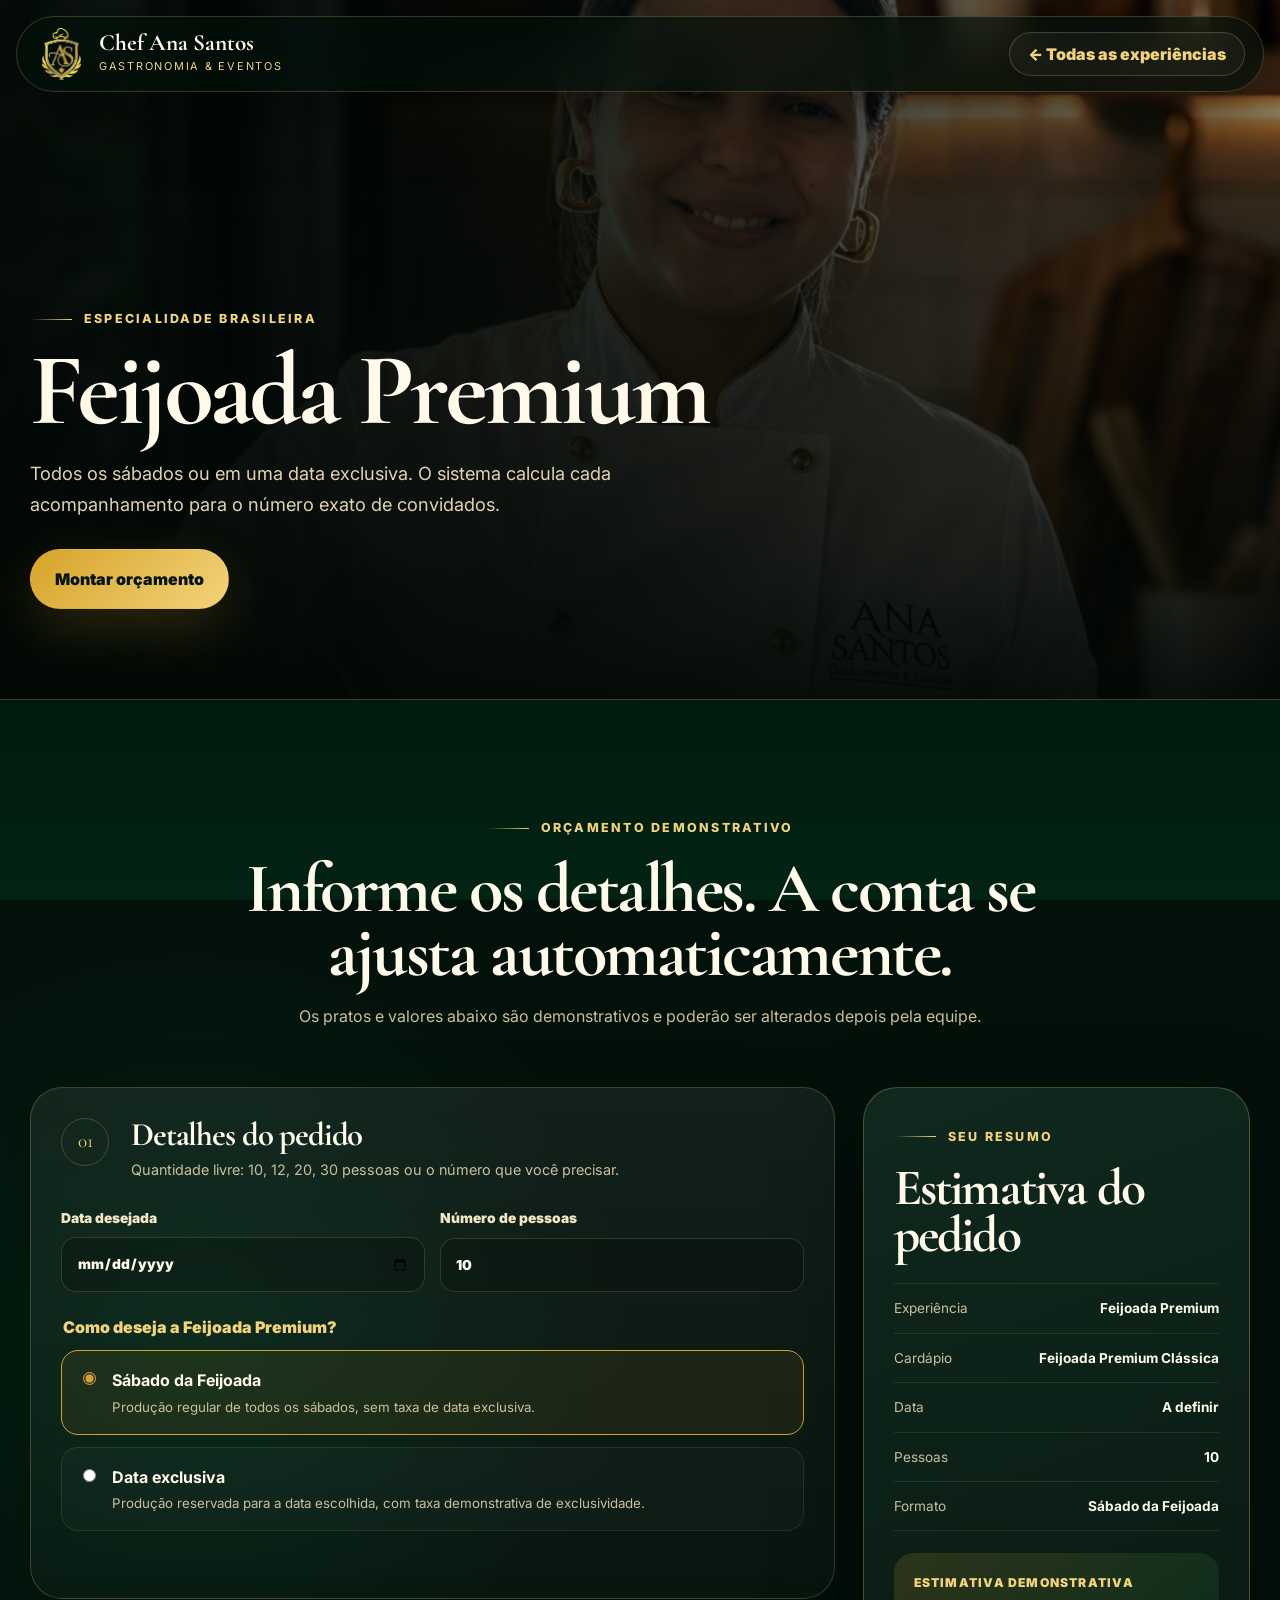
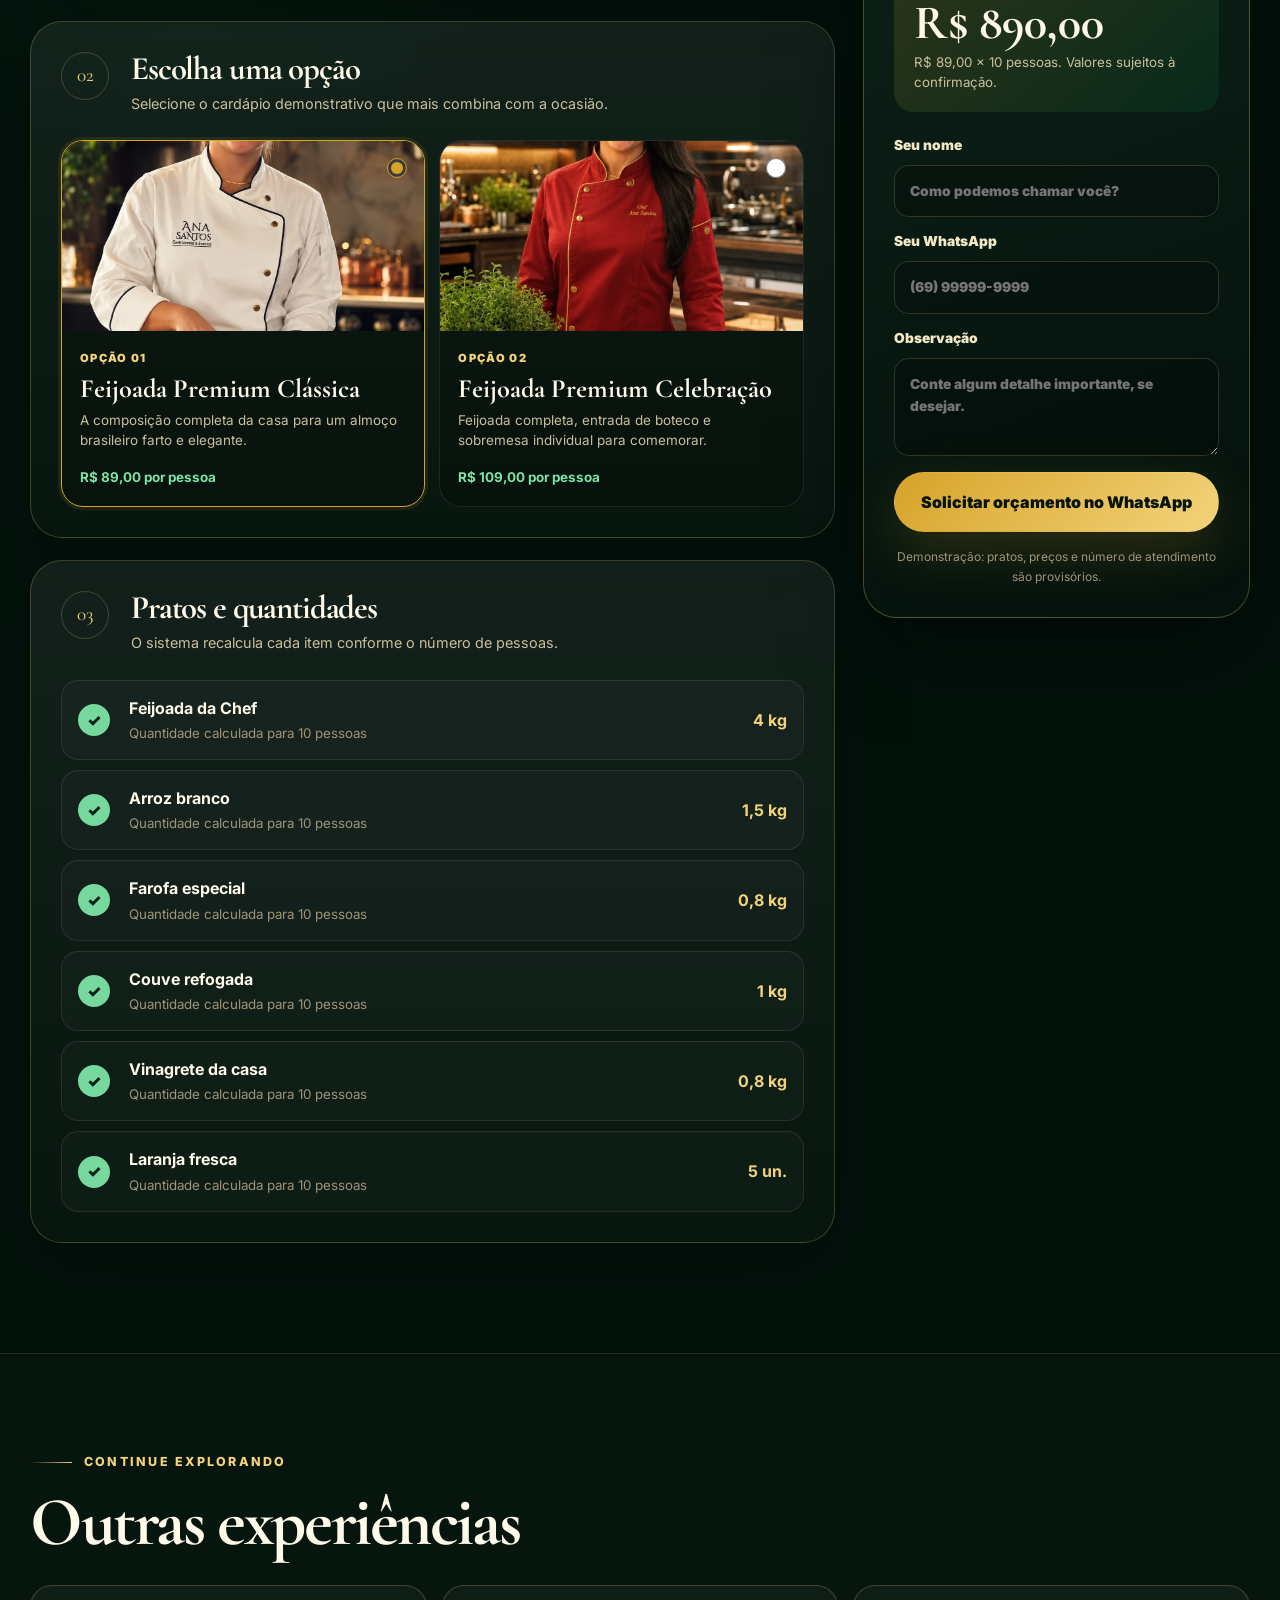
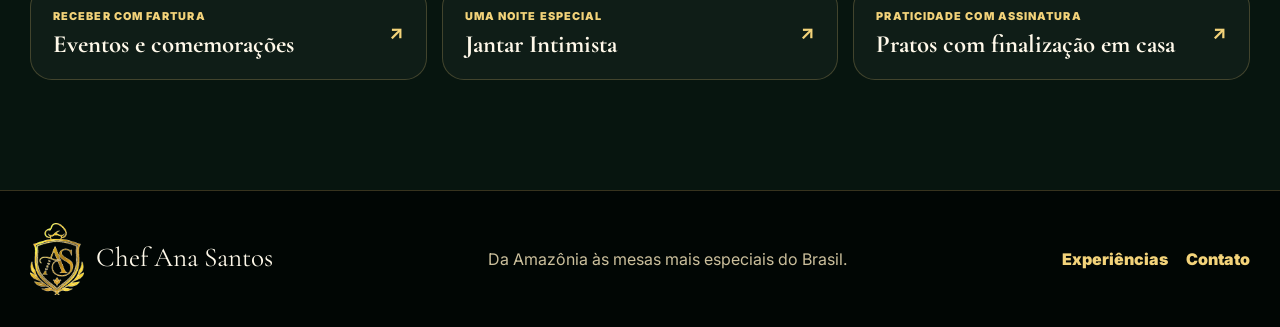
==== experiencia.html @ 08cfabe6 "Add experience menus and budget calculator" ====
<!DOCTYPE html>
<html lang="pt-BR">
<head>
  <meta charset="UTF-8" />
  <meta name="viewport" content="width=device-width, initial-scale=1.0" />
  <title>Experiência | Chef Ana Santos</title>
  <meta name="description" content="Escolha os pratos, informe a data e calcule uma estimativa para sua experiência com a Chef Ana Santos." />
  <meta name="theme-color" content="#03140d" />
  <link rel="preconnect" href="https://fonts.googleapis.com" />
  <link rel="preconnect" href="https://fonts.gstatic.com" crossorigin />
  <link href="https://fonts.googleapis.com/css2?family=Cormorant+Garamond:wght@500;600;700&family=Inter:wght@400;500;600;700;800&display=swap" rel="stylesheet" />
  <link rel="stylesheet" href="./styles.css" />
</head>
<body class="experience-body">
  <div class="page-glow" aria-hidden="true"></div>

  <header class="site-header experience-header">
    <a class="brand" href="./index.html" aria-label="Voltar para o site da Chef Ana Santos">
      <img src="./logo-symbol.png" alt="Símbolo da Chef Ana Santos" />
      <span><strong>Chef Ana Santos</strong><small>Gastronomia & Eventos</small></span>
    </a>
    <a class="back-link" href="./index.html#experiencias">← Todas as experiências</a>
  </header>

  <main class="experience-main">
    <section class="experience-hero" aria-labelledby="experience-title">
      <div class="experience-hero-media"><img id="experience-image" src="./chef-white-pan.webp" alt="" /></div>
      <div class="experience-hero-overlay" aria-hidden="true"></div>
      <div class="container experience-hero-content">
        <p class="eyebrow" id="experience-eyebrow">Experiência sob medida</p>
        <h1 id="experience-title">Feijoada Premium</h1>
        <p id="experience-intro">Escolha a data e o número de pessoas para visualizar as quantidades.</p>
        <a class="btn btn-primary" href="#calculadora">Montar orçamento</a>
      </div>
    </section>

    <section class="experience-builder" id="calculadora" aria-labelledby="builder-title">
      <div class="container">
        <div class="section-heading builder-heading">
          <p class="eyebrow">Orçamento demonstrativo</p>
          <h2 id="builder-title">Informe os detalhes. A conta se ajusta automaticamente.</h2>
          <p>Os pratos e valores abaixo são demonstrativos e poderão ser alterados depois pela equipe.</p>
        </div>

        <div class="builder-grid">
          <div class="builder-left">
            <section class="builder-panel event-details" aria-labelledby="details-title">
              <div class="panel-heading">
                <span>01</span>
                <div><h3 id="details-title">Detalhes do pedido</h3><p>Quantidade livre: 10, 12, 20, 30 pessoas ou o número que você precisar.</p></div>
              </div>

              <div class="field-grid">
                <label>Data desejada<input type="date" id="event-date" /></label>
                <label>Número de pessoas<input type="number" id="guest-count" min="1" step="1" value="10" inputmode="numeric" /></label>
              </div>

              <fieldset class="feijoada-mode" id="feijoada-mode">
                <legend>Como deseja a Feijoada Premium?</legend>
                <label class="mode-option">
                  <input type="radio" name="service-mode" value="saturday" checked />
                  <span><strong>Sábado da Feijoada</strong><small>Produção regular de todos os sábados, sem taxa de data exclusiva.</small></span>
                </label>
                <label class="mode-option">
                  <input type="radio" name="service-mode" value="exclusive" />
                  <span><strong>Data exclusiva</strong><small>Produção reservada para a data escolhida, com taxa demonstrativa de exclusividade.</small></span>
                </label>
                <p class="date-feedback" id="date-feedback" aria-live="polite"></p>
              </fieldset>
            </section>

            <section class="builder-panel" aria-labelledby="menu-options-title">
              <div class="panel-heading">
                <span>02</span>
                <div><h3 id="menu-options-title">Escolha uma opção</h3><p>Selecione o cardápio demonstrativo que mais combina com a ocasião.</p></div>
              </div>
              <div class="menu-options" id="menu-options"></div>
            </section>

            <section class="builder-panel" aria-labelledby="dishes-title">
              <div class="panel-heading">
                <span>03</span>
                <div><h3 id="dishes-title">Pratos e quantidades</h3><p>O sistema recalcula cada item conforme o número de pessoas.</p></div>
              </div>
              <div class="calculated-dishes" id="calculated-dishes" aria-live="polite"></div>
            </section>
          </div>

          <aside class="budget-summary" aria-labelledby="summary-title">
            <p class="eyebrow">Seu resumo</p>
            <h2 id="summary-title">Estimativa do pedido</h2>
            <div class="summary-lines">
              <div><span>Experiência</span><strong id="summary-experience">Feijoada Premium</strong></div>
              <div><span>Cardápio</span><strong id="summary-menu">—</strong></div>
              <div><span>Data</span><strong id="summary-date">A definir</strong></div>
              <div><span>Pessoas</span><strong id="summary-guests">10</strong></div>
              <div id="summary-mode-row"><span>Formato</span><strong id="summary-mode">Sábado da Feijoada</strong></div>
            </div>

            <div class="estimate-total">
              <span>Estimativa demonstrativa</span>
              <strong id="summary-total">R$ 0,00</strong>
              <small id="summary-breakdown">Valores sujeitos à confirmação da Chef Ana Santos.</small>
            </div>

            <form class="lead-fields" id="experience-form">
              <label>Seu nome<input type="text" id="customer-name" placeholder="Como podemos chamar você?" required /></label>
              <label>Seu WhatsApp<input type="tel" id="customer-whatsapp" placeholder="(69) 99999-9999" required /></label>
              <label>Observação<textarea id="customer-note" rows="3" placeholder="Conte algum detalhe importante, se desejar."></textarea></label>
              <button class="btn btn-primary" type="submit">Solicitar orçamento no WhatsApp</button>
            </form>
            <p class="mock-note">Demonstração: pratos, preços e número de atendimento são provisórios.</p>
          </aside>
        </div>
      </div>
    </section>

    <section class="other-experiences" aria-labelledby="other-title">
      <div class="container">
        <p class="eyebrow">Continue explorando</p>
        <h2 id="other-title">Outras experiências</h2>
        <nav class="other-links" id="other-links" aria-label="Outras experiências gastronômicas"></nav>
      </div>
    </section>
  </main>

  <footer class="site-footer">
    <div class="container footer-grid">
      <a class="footer-brand" href="./index.html"><img src="./logo-symbol.png" alt="" /><span>Chef Ana Santos</span></a>
      <p>Da Amazônia às mesas mais especiais do Brasil.</p>
      <div class="footer-links"><a href="./index.html#experiencias">Experiências</a><a href="./index.html#orcamento">Contato</a></div>
    </div>
  </footer>

  <script src="./experiencia.js"></script>
</body>
</html>
---- styles.css ----
:root{
  --bg:#03110b;
  --bg-2:#061a12;
  --bg-3:#0b2318;
  --panel:#0d2017;
  --panel-2:#10291e;
  --ink:#fff9ea;
  --muted:#cbbf9c;
  --muted-2:#9f9478;
  --green:#007a3d;
  --green-vivid:#009b4f;
  --green-dark:#002916;
  --gold:#d6a329;
  --gold-2:#f3d37a;
  --gold-dark:#8b6210;
  --wine:#691912;
  --terracotta:#a85b43;
  --line:rgba(243,211,122,.22);
  --line-soft:rgba(255,249,234,.09);
  --shadow:0 30px 90px rgba(0,0,0,.45);
  --shadow-gold:0 22px 70px rgba(214,163,41,.13);
  --serif:'Cormorant Garamond', Georgia, serif;
  --sans:'Inter', system-ui, -apple-system, BlinkMacSystemFont, 'Segoe UI', sans-serif;
  --radius:30px;
}

*{box-sizing:border-box}
html{scroll-behavior:smooth}
body{
  margin:0;
  color:var(--ink);
  background:
    radial-gradient(circle at 8% 8%, rgba(0,155,79,.24), transparent 34vw),
    radial-gradient(circle at 86% 0%, rgba(214,163,41,.16), transparent 36vw),
    linear-gradient(180deg,#020907 0%, var(--bg) 38%, #010604 100%);
  font-family:var(--sans);
  line-height:1.65;
  overflow-x:hidden;
}
body::before{
  content:"";
  position:fixed;
  inset:0;
  z-index:-3;
  opacity:.26;
  pointer-events:none;
  background-image:
    linear-gradient(rgba(255,255,255,.035) 1px, transparent 1px),
    linear-gradient(90deg, rgba(255,255,255,.025) 1px, transparent 1px);
  background-size:72px 72px;
  mask-image:radial-gradient(circle at center, #000 0%, transparent 72%);
}
a{color:inherit;text-decoration:none}
img{max-width:100%;display:block}
button,input,select,textarea{font:inherit}
button{cursor:pointer}
.container{width:min(100% - 40px,1220px);margin-inline:auto}
.page-glow{position:fixed;inset:auto 0 0 0;height:45vh;background:linear-gradient(0deg,rgba(0,122,61,.18),transparent);z-index:-2;pointer-events:none}

h1,h2,h3{font-family:var(--serif);font-weight:700;letter-spacing:-.035em;margin:0;color:var(--ink)}
h1{font-size:clamp(4rem,8vw,8.6rem);line-height:.84;max-width:950px}
h2{font-size:clamp(3rem,5.5vw,5.8rem);line-height:.91;max-width:980px}
h3{font-size:2rem;line-height:1.02}
p{color:var(--muted);margin:0 0 18px}.eyebrow{display:inline-flex;align-items:center;gap:12px;margin:0 0 18px;color:var(--gold-2);font-size:.78rem;text-transform:uppercase;letter-spacing:.18em;font-weight:800}.eyebrow::before{content:"";width:42px;height:1px;background:linear-gradient(90deg,transparent,var(--gold-2))}

.site-header{
  position:fixed;
  top:16px;
  left:50%;
  transform:translateX(-50%);
  width:min(100% - 32px,1280px);
  height:76px;
  z-index:100;
  display:flex;
  align-items:center;
  justify-content:space-between;
  gap:22px;
  padding:0 18px;
  border:1px solid rgba(243,211,122,.22);
  border-radius:999px;
  background:rgba(3,17,11,.68);
  box-shadow:0 18px 70px rgba(0,0,0,.38);
  backdrop-filter:blur(22px);
}
.brand{display:flex;align-items:center;gap:12px;min-width:max-content}.brand img{width:52px;height:52px;object-fit:contain}.brand strong{display:block;font-family:var(--serif);font-size:1.45rem;line-height:1;color:var(--ink)}.brand small{display:block;color:var(--gold-2);font-size:.68rem;text-transform:uppercase;letter-spacing:.16em;margin-top:3px}.main-nav{display:flex;gap:28px;align-items:center;color:#efe1bd;font-size:.92rem;font-weight:700}.main-nav a{position:relative;opacity:.84}.main-nav a:hover,.main-nav a:focus{opacity:1;color:var(--gold-2)}.main-nav a::after{content:"";position:absolute;left:0;right:0;bottom:-9px;height:1px;background:var(--gold-2);transform:scaleX(0);transition:.28s;transform-origin:left}.main-nav a:hover::after{transform:scaleX(1)}.nav-cta{background:linear-gradient(135deg,var(--gold),var(--gold-2));color:#112016;border-radius:999px;padding:13px 20px;font-weight:900;box-shadow:var(--shadow-gold);white-space:nowrap}.menu-toggle{display:none;background:transparent;border:0;width:44px;height:44px;padding:10px}.menu-toggle span{display:block;height:2px;background:var(--gold-2);margin:6px 0;border-radius:999px}

.btn{display:inline-flex;align-items:center;justify-content:center;gap:10px;border-radius:999px;padding:16px 24px;font-weight:900;border:1px solid transparent;transition:transform .22s ease, box-shadow .22s ease, background .22s ease}.btn:hover{transform:translateY(-2px)}.btn-primary{background:linear-gradient(135deg,var(--gold),var(--gold-2));color:#07140d;box-shadow:0 18px 55px rgba(214,163,41,.2)}.btn-outline{border-color:rgba(243,211,122,.35);color:var(--gold-2);background:rgba(255,255,255,.04)}.btn-outline:hover{background:rgba(243,211,122,.08)}

.hero{position:relative;min-height:100vh;display:grid;align-items:center;padding:150px 0 90px;overflow:hidden;border-bottom:1px solid var(--line)}.hero-media{position:absolute;inset:0;z-index:-2}.hero-media img{width:100%;height:100%;object-fit:cover;object-position:68% center;filter:saturate(1.05) contrast(1.02)}.hero-overlay{position:absolute;inset:0;z-index:-1;background:linear-gradient(90deg,rgba(1,7,5,.98) 0%,rgba(1,7,5,.84) 32%,rgba(1,7,5,.48) 55%,rgba(1,7,5,.18) 100%),linear-gradient(180deg,rgba(1,7,5,.1),rgba(1,7,5,.88) 100%)}.hero-grid{display:grid;grid-template-columns:1fr 340px;gap:54px;align-items:end}.hero-copy{padding-top:60px}.hero-text{font-size:1.18rem;max-width:650px;color:#dccda9;margin-top:24px}.hero-actions{display:flex;gap:14px;flex-wrap:wrap;margin-top:34px}.micro-proof{display:flex;gap:14px;flex-wrap:wrap;margin-top:42px}.micro-proof span{display:flex;align-items:center;gap:10px;border:1px solid rgba(243,211,122,.2);border-radius:999px;padding:10px 14px;background:rgba(4,22,15,.55);color:#eadfbd;font-size:.85rem}.micro-proof b{color:var(--gold-2);font-family:var(--serif);font-size:1rem}.hero-panel{align-self:end;background:linear-gradient(180deg,rgba(9,30,21,.76),rgba(5,19,13,.76));border:1px solid rgba(243,211,122,.28);box-shadow:var(--shadow);backdrop-filter:blur(18px);border-radius:var(--radius);padding:28px}.hero-panel img{width:74px;margin-bottom:18px;filter:drop-shadow(0 8px 20px rgba(214,163,41,.14))}.hero-panel strong{display:block;font-family:var(--serif);font-size:2rem;line-height:1;color:var(--ink);margin-bottom:12px}.hero-panel p{font-size:.94rem}.hero-panel a{display:inline-flex;margin-top:8px;color:var(--gold-2);font-weight:900;border-bottom:1px solid currentColor}

.concierge,.signature-section,.chef-story,.menu-section,.feijoada-section,.steps-section,.quote-section,.budget-section{padding:110px 0;position:relative}.section-heading{text-align:center;max-width:900px;margin:0 auto 52px}.section-heading p:last-child{max-width:690px;margin:18px auto 0;color:var(--muted)}

.occasion-grid{display:grid;grid-template-columns:repeat(4,1fr);gap:18px}.occasion-card{position:relative;min-height:520px;border:1px solid var(--line);border-radius:30px;overflow:hidden;background:var(--panel);box-shadow:0 24px 80px rgba(0,0,0,.28);isolation:isolate}.occasion-card::before{content:"";position:absolute;inset:0;background:linear-gradient(180deg,transparent 0%,rgba(2,10,7,.36) 46%,rgba(2,10,7,.96) 100%);z-index:1}.occasion-card::after{content:"";position:absolute;inset:0;border-radius:30px;box-shadow:inset 0 0 0 1px rgba(255,255,255,.03);z-index:3;pointer-events:none}.occasion-image{position:absolute;inset:0}.occasion-image img{width:100%;height:100%;object-fit:cover;transition:transform .75s ease}.occasion-card:hover .occasion-image img{transform:scale(1.08)}.card-number{position:absolute;top:20px;left:20px;z-index:2;display:grid;place-items:center;width:48px;height:48px;border-radius:50%;background:rgba(3,17,11,.68);border:1px solid rgba(243,211,122,.28);color:var(--gold-2);font-weight:900}.occasion-content{position:absolute;left:0;right:0;bottom:0;z-index:2;padding:26px}.occasion-content h3{font-size:2.25rem}.occasion-content p{font-size:.92rem;color:#d9cfb0}.occasion-action{width:100%;display:flex;align-items:center;justify-content:space-between;gap:12px;border-radius:16px;padding:14px 16px;background:linear-gradient(135deg,var(--green),var(--green-vivid));color:white;font-weight:900;box-shadow:0 15px 38px rgba(0,0,0,.25)}.occasion-action b{font-size:1.15rem}.occasion-card:focus-visible{outline:3px solid var(--gold-2);outline-offset:5px}.occasion-card:hover .occasion-action{background:linear-gradient(135deg,var(--green-vivid),#18b866)}

.signature-section{background:linear-gradient(180deg,rgba(255,255,255,.03),rgba(0,122,61,.05));border-block:1px solid var(--line-soft)}.signature-grid{display:grid;grid-template-columns:.92fr 1fr;gap:70px;align-items:center}.signature-copy p:not(.eyebrow){font-size:1.05rem;max-width:630px}.signature-tags{display:flex;flex-wrap:wrap;gap:12px;margin-top:28px}.signature-tags span{border:1px solid var(--line);border-radius:999px;padding:10px 14px;color:var(--gold-2);background:rgba(255,255,255,.04);font-weight:800;font-size:.86rem}.signature-stack{position:relative;min-height:620px}.stack-main{position:absolute;inset:0 auto auto 0;width:73%;height:520px;object-fit:cover;border-radius:36px;border:1px solid var(--line);box-shadow:var(--shadow)}.stack-small{position:absolute;right:0;bottom:35px;width:52%;height:340px;object-fit:cover;border-radius:28px;border:10px solid #06140e;box-shadow:var(--shadow)}.stack-note{position:absolute;left:34px;bottom:0;background:rgba(214,163,41,.95);color:#09150f;border-radius:18px;padding:16px 18px;font-weight:900;max-width:270px;box-shadow:var(--shadow-gold)}

.chef-story{background:radial-gradient(circle at 80% 20%,rgba(214,163,41,.12),transparent 30vw)}.story-grid{display:grid;grid-template-columns:1.1fr .9fr;gap:70px;align-items:center}.story-gallery{display:grid;grid-template-columns:1fr 1fr;grid-template-rows:320px 320px;gap:16px}.story-gallery img{width:100%;height:100%;object-fit:cover;border-radius:28px;border:1px solid var(--line);box-shadow:0 20px 60px rgba(0,0,0,.28)}.story-gallery img:first-child{grid-row:1/3}.story-copy p:not(.eyebrow){font-size:1.07rem}.lux-list{display:grid;gap:14px;margin:30px 0 0}.lux-list div{background:linear-gradient(135deg,rgba(255,255,255,.06),rgba(255,255,255,.025));border:1px solid var(--line-soft);border-radius:22px;padding:18px}.lux-list dt{font-weight:900;color:var(--gold-2);font-family:var(--serif);font-size:1.5rem;line-height:1.1}.lux-list dd{margin:8px 0 0;color:var(--muted);font-size:.92rem}

.menu-section{background:linear-gradient(180deg,rgba(255,249,234,.02),rgba(0,0,0,.16))}.dish-toolbar{display:flex;justify-content:center;gap:10px;flex-wrap:wrap;margin:-20px 0 34px}.filter{border:1px solid var(--line);background:rgba(255,255,255,.04);color:var(--muted);border-radius:999px;padding:11px 16px;font-weight:900}.filter.active,.filter:hover{background:linear-gradient(135deg,var(--gold),var(--gold-2));color:#0a150f;border-color:transparent}.dish-grid{display:grid;grid-template-columns:repeat(5,1fr);gap:18px}.dish-card{position:relative;height:390px;border-radius:28px;overflow:hidden;border:1px solid var(--line-soft);box-shadow:0 22px 66px rgba(0,0,0,.34);background:#111;transition:.25s}.dish-card[hidden]{display:none}.dish-card img{width:100%;height:100%;object-fit:cover;transition:transform .65s ease, filter .65s ease}.dish-card:hover img{transform:scale(1.07);filter:saturate(1.14)}.dish-card::after{content:"";position:absolute;inset:0;background:linear-gradient(180deg,transparent 0%,rgba(0,0,0,.20) 44%,rgba(0,0,0,.94) 100%)}.dish-info{position:absolute;inset:auto 0 0 0;padding:22px;z-index:1}.dish-info span{display:inline-flex;border:1px solid rgba(243,211,122,.28);background:rgba(3,17,11,.62);color:var(--gold-2);border-radius:999px;padding:6px 10px;font-size:.72rem;font-weight:900;text-transform:uppercase;letter-spacing:.08em}.dish-info h3{font-size:1.85rem;margin-top:14px}.dish-info p{font-size:.84rem;color:#ddcfad;margin:8px 0 0}.dish-card:hover{transform:translateY(-5px)}

.feijoada-section{padding-top:60px}.feijoada-card{display:grid;grid-template-columns:.9fr 1.1fr;gap:34px;align-items:stretch;background:linear-gradient(135deg,rgba(105,25,18,.42),rgba(11,35,24,.72));border:1px solid rgba(243,211,122,.22);border-radius:40px;padding:24px;box-shadow:var(--shadow);overflow:hidden}.feijoada-copy{padding:40px;display:flex;flex-direction:column;justify-content:center}.feijoada-copy p:not(.eyebrow){font-size:1.04rem;max-width:570px}.feijoada-photo img{width:100%;height:560px;object-fit:cover;border-radius:30px;border:1px solid rgba(255,255,255,.08)}

.steps-section{background:linear-gradient(180deg,rgba(0,122,61,.04),rgba(0,122,61,.11));border-block:1px solid var(--line-soft)}.steps-grid{display:grid;grid-template-columns:repeat(3,1fr);gap:18px}.step-card{border:1px solid var(--line);border-radius:30px;padding:30px;background:linear-gradient(180deg,rgba(255,255,255,.06),rgba(255,255,255,.025));box-shadow:0 18px 55px rgba(0,0,0,.22)}.step-card strong{display:inline-flex;color:var(--gold-2);font-family:var(--serif);font-size:3.2rem;line-height:1}.step-card h3{margin-top:16px}.step-card p{font-size:.94rem}

.quote-section{padding-top:70px}.quote-card{display:grid;grid-template-columns:.86fr 1fr;gap:44px;align-items:center;background:linear-gradient(135deg,rgba(255,255,255,.06),rgba(255,255,255,.025));border:1px solid var(--line);border-radius:42px;padding:22px;box-shadow:var(--shadow)}.quote-card img{width:100%;height:520px;object-fit:cover;border-radius:32px}.quote-card blockquote{margin:0;padding-right:28px}.quote-card blockquote p{font-family:var(--serif);font-size:clamp(2.5rem,4.7vw,5.8rem);line-height:.9;color:var(--ink);letter-spacing:-.04em}.quote-card cite{display:block;margin-top:24px;color:var(--gold-2);font-weight:900;font-style:normal}

.budget-section{padding-bottom:130px;background:radial-gradient(circle at 20% 80%,rgba(0,155,79,.15),transparent 32vw)}.budget-grid{display:grid;grid-template-columns:.8fr 1.2fr;gap:46px;align-items:start}.budget-copy{position:sticky;top:120px}.budget-copy p:not(.eyebrow){font-size:1.05rem}.contact-buttons{display:grid;gap:12px;margin-top:28px}.contact-buttons a{display:flex;justify-content:space-between;align-items:center;gap:14px;border:1px solid rgba(39,211,102,.3);background:rgba(39,211,102,.08);color:#cffff0;border-radius:18px;padding:15px 17px;font-weight:900}.contact-buttons a::after{content:"↗";color:var(--gold-2)}.budget-form{display:grid;grid-template-columns:1fr 1fr;gap:16px;background:linear-gradient(180deg,rgba(255,255,255,.075),rgba(255,255,255,.035));border:1px solid var(--line);border-radius:34px;padding:26px;box-shadow:var(--shadow)}.budget-form label{display:grid;gap:8px;color:#f4e7c5;font-size:.88rem;font-weight:900}.budget-form .full{grid-column:1/-1}.budget-form input,.budget-form select,.budget-form textarea{width:100%;border:1px solid rgba(243,211,122,.16);background:rgba(0,0,0,.22);color:var(--ink);border-radius:16px;padding:15px 16px;outline:none}.budget-form input::placeholder,.budget-form textarea::placeholder{color:#84795f}.budget-form input:focus,.budget-form select:focus,.budget-form textarea:focus{border-color:var(--gold-2);box-shadow:0 0 0 4px rgba(214,163,41,.13)}.budget-form option{background:#08170f;color:var(--ink)}.form-note{font-size:.82rem;color:var(--muted-2);margin:0}.form-note code{background:rgba(0,0,0,.28);border:1px solid var(--line-soft);border-radius:8px;padding:2px 6px;color:var(--gold-2)}

.site-footer{border-top:1px solid var(--line);background:#010604;padding:32px 0}.footer-grid{display:flex;align-items:center;justify-content:space-between;gap:24px}.footer-brand{display:flex;align-items:center;gap:12px}.footer-brand img{width:54px}.footer-brand span{font-family:var(--serif);font-size:1.7rem;color:var(--ink)}.site-footer p{margin:0;color:var(--muted)}.footer-links{display:flex;gap:18px;color:var(--gold-2);font-weight:900}

.reveal{opacity:0;transform:translateY(28px);transition:opacity .8s ease, transform .8s ease}.reveal.visible{opacity:1;transform:none}.delay-1{transition-delay:.1s}.delay-2{transition-delay:.2s}.delay-3{transition-delay:.3s}

/* Páginas das experiências e calculadora de orçamento */
.experience-body{background:radial-gradient(circle at 15% 38%,rgba(0,155,79,.12),transparent 34vw),var(--bg)}
.experience-header{position:absolute}.back-link{display:inline-flex;align-items:center;min-height:44px;padding:0 18px;border:1px solid var(--line);border-radius:999px;color:var(--gold-2);font-weight:900;background:rgba(255,255,255,.04)}.back-link:hover{background:rgba(243,211,122,.09)}
.experience-hero{position:relative;min-height:700px;display:flex;align-items:flex-end;padding:170px 0 90px;overflow:hidden;border-bottom:1px solid var(--line)}.experience-hero-media{position:absolute;inset:0;z-index:-2}.experience-hero-media img{width:100%;height:100%;object-fit:cover;object-position:center 28%}.experience-hero-overlay{position:absolute;inset:0;z-index:-1;background:linear-gradient(90deg,rgba(1,7,5,.96) 0%,rgba(1,7,5,.78) 45%,rgba(1,7,5,.2) 100%),linear-gradient(180deg,rgba(1,7,5,.12),rgba(1,7,5,.92))}.experience-hero-content h1{max-width:880px}.experience-hero-content>p:not(.eyebrow){max-width:720px;margin:25px 0 30px;color:#e1d3b1;font-size:1.14rem}.experience-hero-content .btn{width:max-content}
.experience-builder{padding:110px 0}.builder-heading{margin-bottom:58px}.builder-grid{display:grid;grid-template-columns:minmax(0,1.35fr) minmax(320px,.65fr);gap:28px;align-items:start}.builder-left{display:grid;gap:22px}.builder-panel{padding:30px;border:1px solid var(--line);border-radius:32px;background:linear-gradient(180deg,rgba(255,255,255,.065),rgba(255,255,255,.025));box-shadow:0 24px 70px rgba(0,0,0,.22)}.panel-heading{display:grid;grid-template-columns:54px 1fr;gap:16px;align-items:start;margin-bottom:25px}.panel-heading>span{display:grid;place-items:center;width:48px;height:48px;border:1px solid var(--line);border-radius:50%;color:var(--gold-2);font-family:var(--serif);font-size:1.2rem}.panel-heading h3{font-size:2.05rem}.panel-heading p{margin:6px 0 0;font-size:.9rem}
.field-grid{display:grid;grid-template-columns:1fr 1fr;gap:15px}.field-grid label,.lead-fields label{display:grid;gap:8px;color:#f4e7c5;font-size:.86rem;font-weight:900}.field-grid input,.lead-fields input,.lead-fields textarea{width:100%;border:1px solid rgba(243,211,122,.18);border-radius:15px;padding:14px 15px;outline:none;color:var(--ink);background:rgba(0,0,0,.22)}.field-grid input:focus,.lead-fields input:focus,.lead-fields textarea:focus{border-color:var(--gold-2);box-shadow:0 0 0 4px rgba(214,163,41,.12)}
.feijoada-mode{display:grid;gap:12px;margin:22px 0 0;padding:0;border:0}.feijoada-mode[hidden]{display:none}.feijoada-mode legend{margin-bottom:10px;color:var(--gold-2);font-weight:900}.mode-option{display:flex;gap:13px;align-items:flex-start;padding:16px;border:1px solid var(--line-soft);border-radius:17px;background:rgba(255,255,255,.025);cursor:pointer}.mode-option:has(input:checked){border-color:var(--gold);background:rgba(214,163,41,.08)}.mode-option input{margin-top:5px;accent-color:var(--gold)}.mode-option span{display:grid;gap:4px}.mode-option strong{color:var(--ink)}.mode-option small{color:var(--muted);line-height:1.5}.date-feedback{min-height:24px;margin:1px 0 0;color:var(--gold-2);font-size:.83rem}
.menu-options{display:grid;grid-template-columns:1fr 1fr;gap:14px}.menu-option{position:relative;overflow:hidden;border:1px solid var(--line-soft);border-radius:22px;background:rgba(0,0,0,.18);cursor:pointer}.menu-option.selected{border-color:var(--gold);box-shadow:0 0 0 3px rgba(214,163,41,.1)}.menu-option>input{position:absolute;top:14px;right:14px;z-index:2;width:20px;height:20px;accent-color:var(--gold)}.menu-option>img{width:100%;height:190px;object-fit:cover}.menu-option-copy{display:grid;gap:8px;padding:18px}.menu-option-copy small{color:var(--gold-2);font-size:.7rem;text-transform:uppercase;letter-spacing:.12em;font-weight:900}.menu-option-copy>strong{color:var(--ink);font-family:var(--serif);font-size:1.65rem;line-height:1}.menu-option-copy>span{min-height:48px;color:var(--muted);font-size:.84rem;line-height:1.5}.menu-option-copy>b{color:#7be4a5;font-size:.84rem}
.calculated-dishes{display:grid;gap:10px}.calculated-dish{display:grid;grid-template-columns:38px 1fr auto;gap:13px;align-items:center;padding:14px 16px;border:1px solid var(--line-soft);border-radius:17px;background:rgba(255,255,255,.025)}.calculated-dish>span{display:grid;place-items:center;width:32px;height:32px;border-radius:50%;color:#052014;background:#77d89e;font-weight:900}.calculated-dish div{display:grid;gap:2px}.calculated-dish strong{color:var(--ink)}.calculated-dish small{color:var(--muted-2)}.calculated-dish>b{color:var(--gold-2);white-space:nowrap}
.budget-summary{position:sticky;top:26px;padding:30px;border:1px solid rgba(243,211,122,.28);border-radius:34px;background:linear-gradient(160deg,rgba(16,41,30,.98),rgba(4,17,12,.98));box-shadow:var(--shadow)}.budget-summary h2{font-size:3.2rem;margin-bottom:25px}.summary-lines{display:grid;gap:0;border-block:1px solid var(--line-soft)}.summary-lines>div{display:flex;justify-content:space-between;gap:18px;padding:13px 0;border-bottom:1px solid var(--line-soft);font-size:.85rem}.summary-lines>div:last-child{border-bottom:0}.summary-lines span{color:var(--muted)}.summary-lines strong{max-width:58%;color:var(--ink);text-align:right}.estimate-total{display:grid;gap:6px;margin:22px 0;padding:20px;border-radius:20px;background:linear-gradient(135deg,rgba(214,163,41,.16),rgba(0,155,79,.12))}.estimate-total>span{color:var(--gold-2);font-size:.76rem;text-transform:uppercase;letter-spacing:.1em;font-weight:900}.estimate-total>strong{color:var(--ink);font-family:var(--serif);font-size:3rem;line-height:1}.estimate-total>small{color:var(--muted);line-height:1.45}.lead-fields{display:grid;gap:13px}.lead-fields .btn{width:100%;margin-top:3px}.mock-note{margin:15px 0 0;color:var(--muted-2);font-size:.75rem;text-align:center}
.other-experiences{padding:90px 0 110px;border-top:1px solid var(--line-soft);background:rgba(255,255,255,.02)}.other-experiences h2{font-size:4.3rem}.other-links{display:grid;grid-template-columns:repeat(3,1fr);gap:15px;margin-top:32px}.other-links a{display:grid;grid-template-columns:1fr auto;gap:6px 14px;align-items:center;padding:22px;border:1px solid var(--line);border-radius:22px;background:rgba(255,255,255,.035)}.other-links a:hover{background:rgba(214,163,41,.08);transform:translateY(-2px)}.other-links span{grid-column:1/2;color:var(--gold-2);font-size:.68rem;text-transform:uppercase;letter-spacing:.1em;font-weight:900}.other-links strong{color:var(--ink);font-family:var(--serif);font-size:1.55rem;line-height:1}.other-links b{grid-column:2;grid-row:1/3;color:var(--gold-2);font-size:1.2rem}

@media (max-width:1120px){
  .main-nav,.nav-cta{display:none}.menu-toggle{display:block}.site-header{height:72px}.main-nav.open{display:flex;position:absolute;top:82px;left:0;right:0;flex-direction:column;align-items:flex-start;padding:20px;background:rgba(3,17,11,.96);border:1px solid var(--line);border-radius:26px;box-shadow:var(--shadow)}.hero-grid,.signature-grid,.story-grid,.feijoada-card,.quote-card,.budget-grid{grid-template-columns:1fr}.hero-panel{max-width:420px}.occasion-grid{grid-template-columns:repeat(2,1fr)}.dish-grid{grid-template-columns:repeat(3,1fr)}.signature-stack{min-height:560px}.budget-copy{position:static}.story-gallery{grid-template-rows:300px 300px}.quote-card blockquote{padding:10px 10px 20px}.builder-grid{grid-template-columns:1fr}.budget-summary{position:static}.other-links{grid-template-columns:1fr 1fr}
}
@media (max-width:760px){
  .container{width:min(100% - 28px,1220px)}.site-header{top:10px;width:min(100% - 20px,1280px);padding:0 14px}.brand img{width:46px;height:46px}.brand strong{font-size:1.25rem}.brand small{display:none}.hero{padding:132px 0 72px;min-height:auto}.hero-overlay{background:linear-gradient(180deg,rgba(1,7,5,.84),rgba(1,7,5,.90)),linear-gradient(90deg,rgba(1,7,5,.96),rgba(1,7,5,.58))}.hero-media img{opacity:.5;object-position:62% center}h1{font-size:3.75rem}h2{font-size:3rem}.hero-actions{flex-direction:column}.btn{width:100%;padding:15px 18px}.micro-proof{display:grid}.hero-panel{display:none}.concierge,.signature-section,.chef-story,.menu-section,.feijoada-section,.steps-section,.quote-section,.budget-section{padding:72px 0}.occasion-grid,.dish-grid,.steps-grid,.budget-form{grid-template-columns:1fr}.occasion-card{min-height:470px}.signature-stack{min-height:auto}.stack-main,.stack-small{position:static;width:100%;height:auto}.stack-small{margin-top:16px;border-width:0}.stack-note{position:static;margin-top:16px;max-width:none}.story-gallery{grid-template-columns:1fr;grid-template-rows:auto}.story-gallery img{height:auto}.feijoada-copy{padding:16px 8px 22px}.feijoada-photo img{height:380px}.dish-card{height:430px}.quote-card{padding:14px}.quote-card img{height:360px}.quote-card blockquote p{font-size:2.55rem}.footer-grid{flex-direction:column;text-align:center}.footer-links{justify-content:center}.back-link{padding:0 12px;font-size:.78rem}.experience-hero{min-height:620px;padding:140px 0 62px}.experience-hero-content h1{font-size:3.45rem}.experience-hero-content>p:not(.eyebrow){font-size:1rem}.experience-hero-content .btn{width:100%}.experience-builder{padding:72px 0}.builder-panel,.budget-summary{padding:20px;border-radius:24px}.panel-heading{grid-template-columns:42px 1fr}.panel-heading>span{width:38px;height:38px}.panel-heading h3{font-size:1.7rem}.field-grid,.menu-options{grid-template-columns:1fr}.menu-option>img{height:220px}.calculated-dish{grid-template-columns:32px 1fr;padding:13px}.calculated-dish>b{grid-column:2}.budget-summary h2{font-size:2.75rem}.other-experiences{padding:65px 0}.other-experiences h2{font-size:3.2rem}.other-links{grid-template-columns:1fr}
}
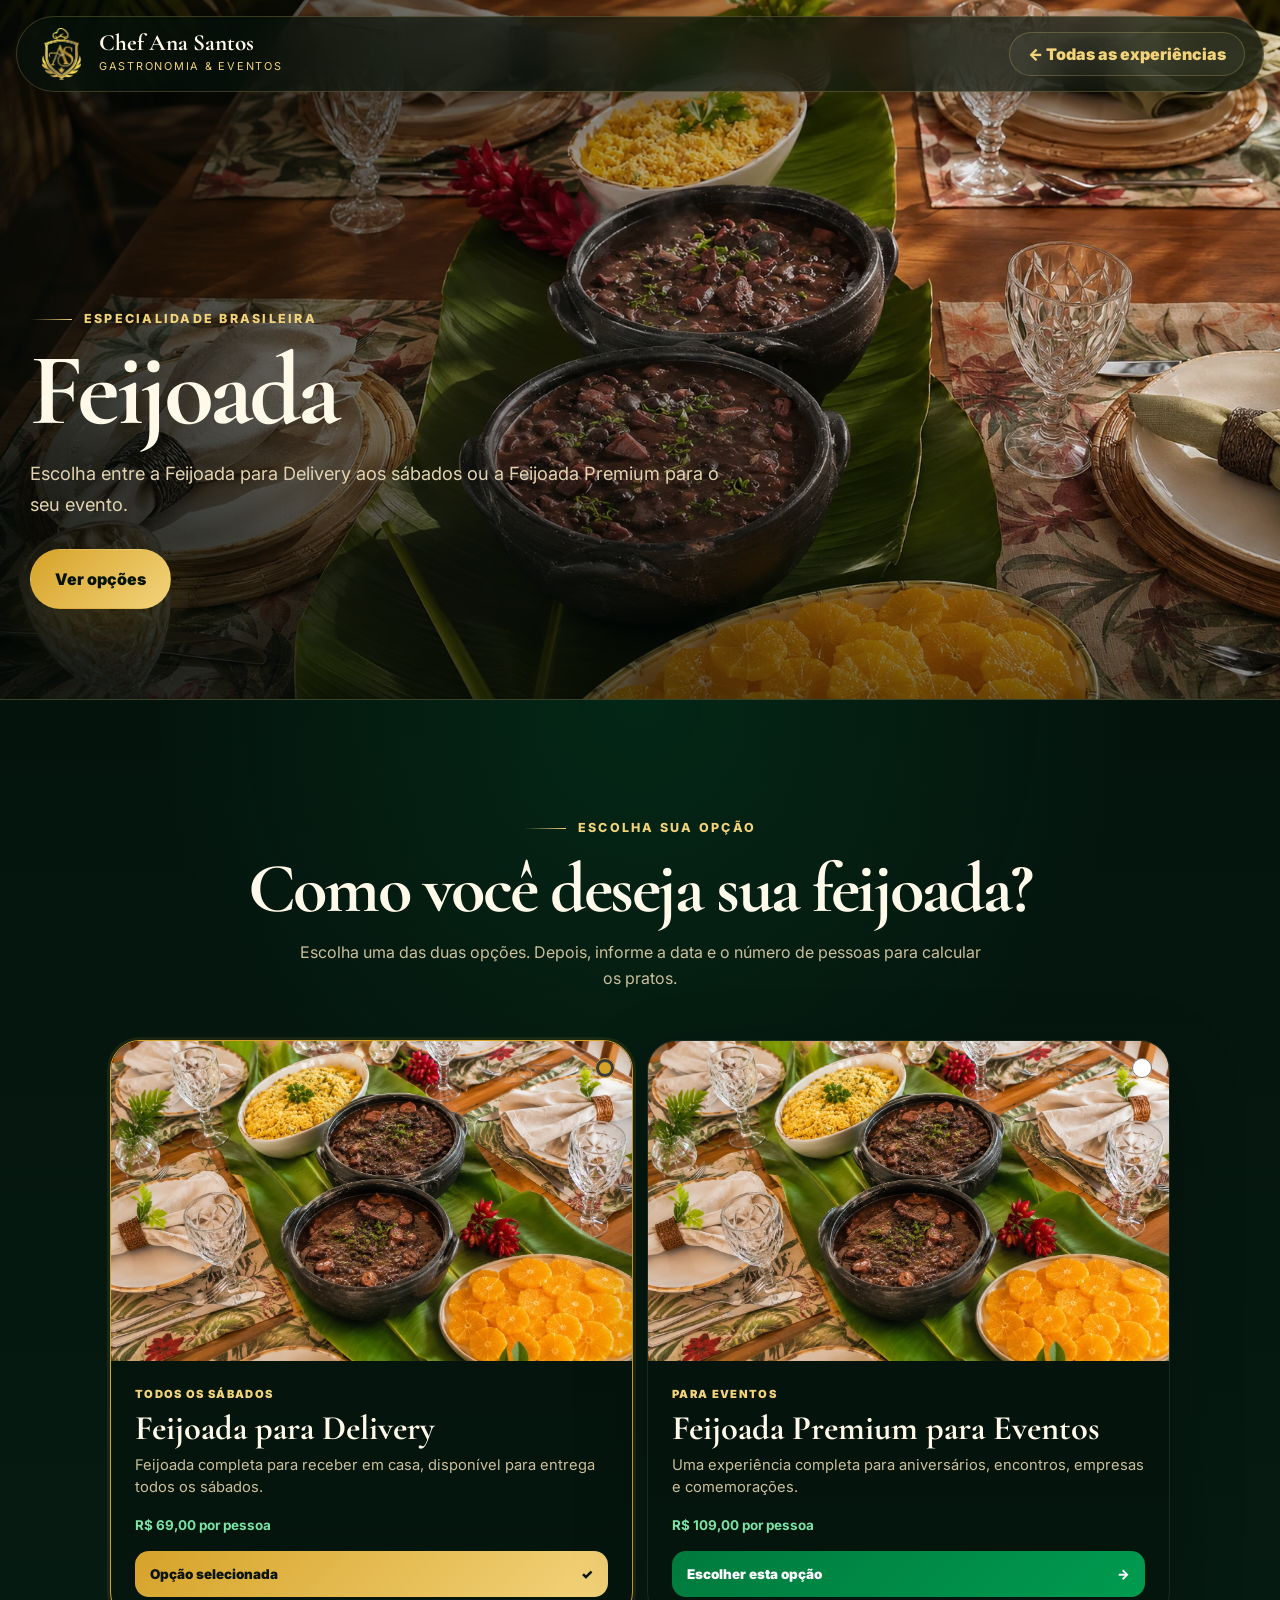
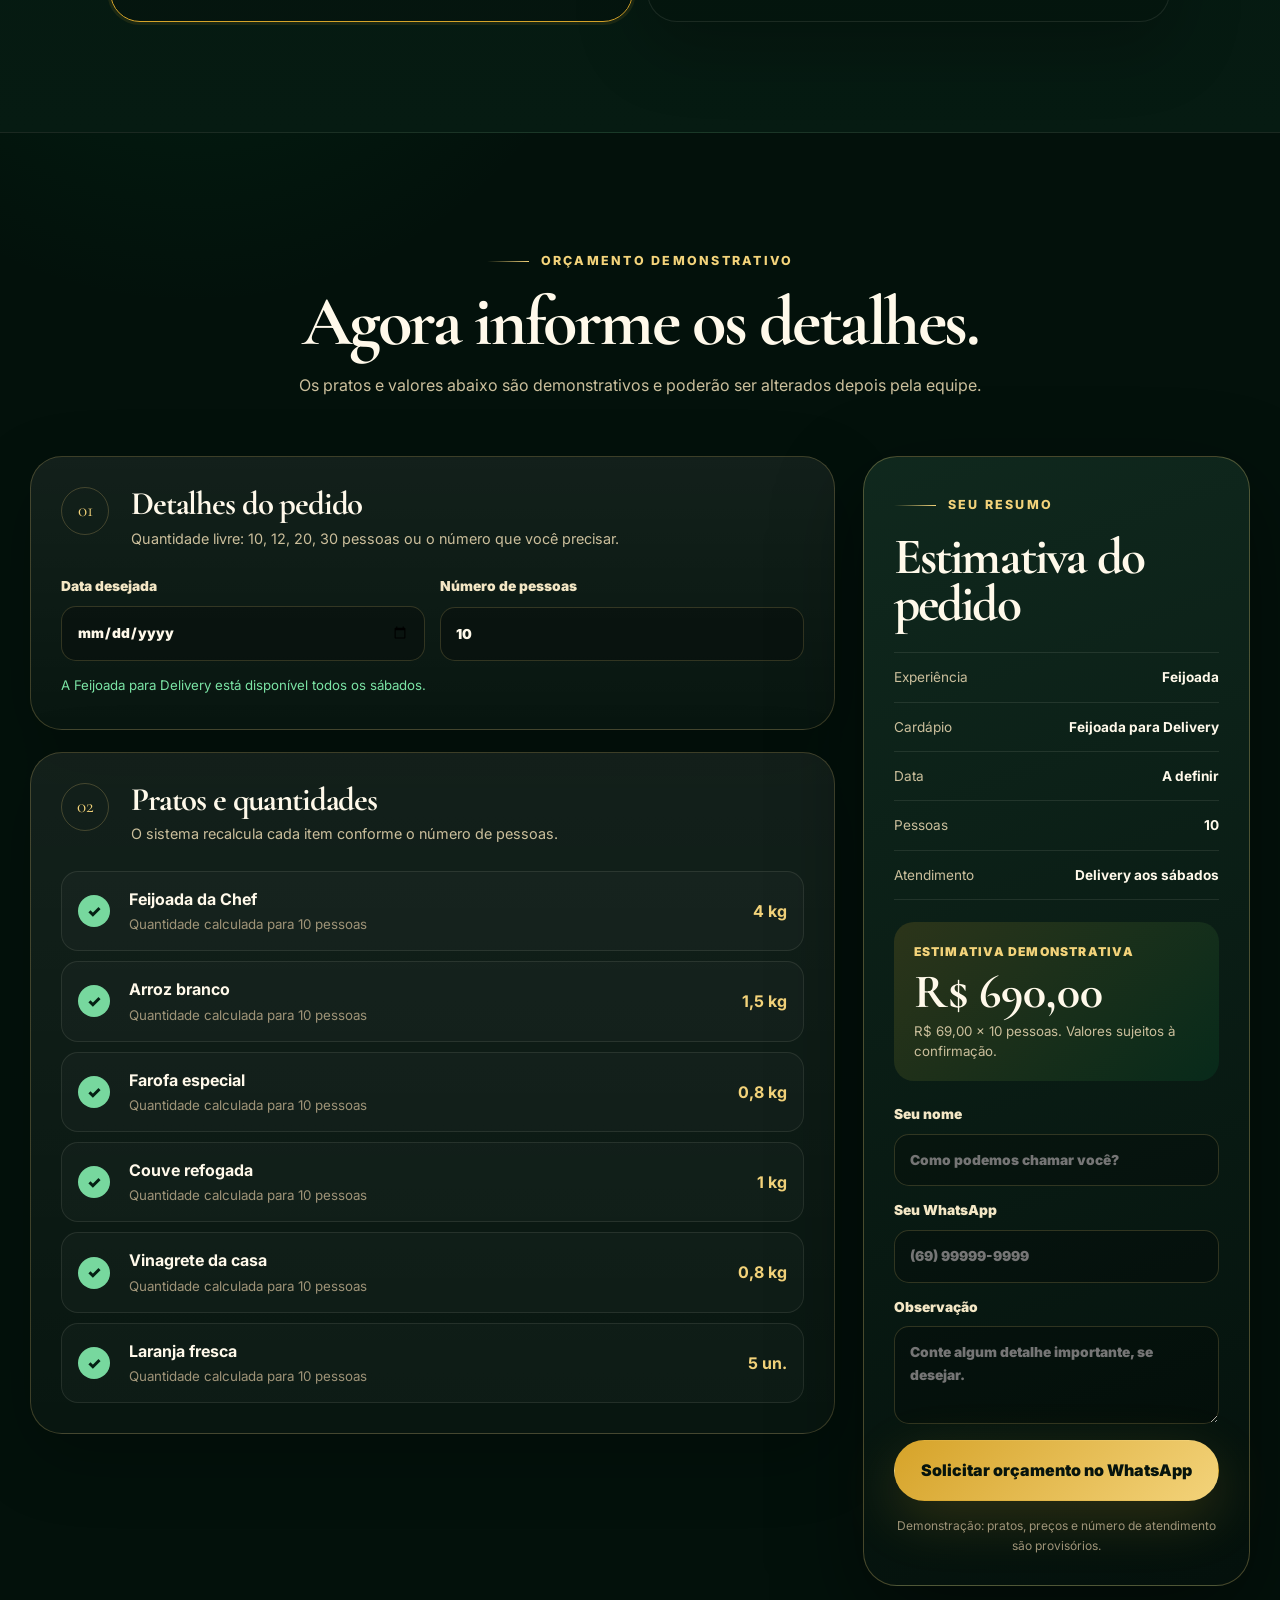
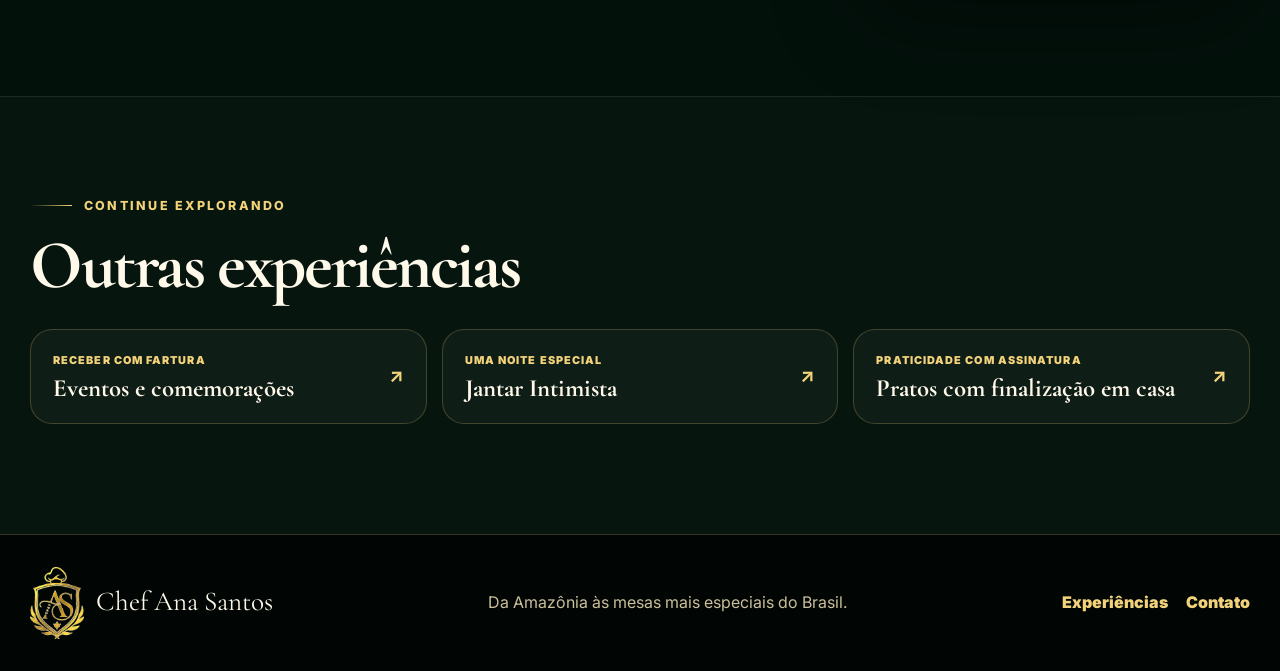
==== commit 6ae4f2b4: "Restructure experience choices and update feijoada imagery" ====
--- a/experiencia.html
+++ b/experiencia.html
@@ -6,6 +6,7 @@
   <title>Experiência | Chef Ana Santos</title>
   <meta name="description" content="Escolha os pratos, informe a data e calcule uma estimativa para sua experiência com a Chef Ana Santos." />
   <meta name="theme-color" content="#03140d" />
+  <link rel="icon" href="./logo-symbol.png" />
   <link rel="preconnect" href="https://fonts.googleapis.com" />
   <link rel="preconnect" href="https://fonts.gstatic.com" crossorigin />
   <link href="https://fonts.googleapis.com/css2?family=Cormorant+Garamond:wght@500;600;700&family=Inter:wght@400;500;600;700;800&display=swap" rel="stylesheet" />
@@ -30,7 +31,18 @@
         <p class="eyebrow" id="experience-eyebrow">Experiência sob medida</p>
         <h1 id="experience-title">Feijoada Premium</h1>
         <p id="experience-intro">Escolha a data e o número de pessoas para visualizar as quantidades.</p>
-        <a class="btn btn-primary" href="#calculadora">Montar orçamento</a>
+        <a class="btn btn-primary" href="#opcoes">Ver opções</a>
+      </div>
+    </section>
+
+    <section class="experience-choices" id="opcoes" aria-labelledby="choices-title">
+      <div class="container">
+        <div class="section-heading choices-heading">
+          <p class="eyebrow" id="choices-eyebrow">Escolha sua opção</p>
+          <h2 id="choices-title">Qual experiência combina com a sua ocasião?</h2>
+          <p id="choices-intro">Selecione um cardápio para continuar com o cálculo.</p>
+        </div>
+        <div class="menu-options choice-cards" id="menu-options"></div>
       </div>
     </section>
 
@@ -38,7 +50,7 @@
       <div class="container">
         <div class="section-heading builder-heading">
           <p class="eyebrow">Orçamento demonstrativo</p>
-          <h2 id="builder-title">Informe os detalhes. A conta se ajusta automaticamente.</h2>
+          <h2 id="builder-title">Agora informe os detalhes.</h2>
           <p>Os pratos e valores abaixo são demonstrativos e poderão ser alterados depois pela equipe.</p>
         </div>
 
@@ -54,32 +66,12 @@
                 <label>Data desejada<input type="date" id="event-date" /></label>
                 <label>Número de pessoas<input type="number" id="guest-count" min="1" step="1" value="10" inputmode="numeric" /></label>
               </div>
-
-              <fieldset class="feijoada-mode" id="feijoada-mode">
-                <legend>Como deseja a Feijoada Premium?</legend>
-                <label class="mode-option">
-                  <input type="radio" name="service-mode" value="saturday" checked />
-                  <span><strong>Sábado da Feijoada</strong><small>Produção regular de todos os sábados, sem taxa de data exclusiva.</small></span>
-                </label>
-                <label class="mode-option">
-                  <input type="radio" name="service-mode" value="exclusive" />
-                  <span><strong>Data exclusiva</strong><small>Produção reservada para a data escolhida, com taxa demonstrativa de exclusividade.</small></span>
-                </label>
-                <p class="date-feedback" id="date-feedback" aria-live="polite"></p>
-              </fieldset>
-            </section>
-
-            <section class="builder-panel" aria-labelledby="menu-options-title">
-              <div class="panel-heading">
-                <span>02</span>
-                <div><h3 id="menu-options-title">Escolha uma opção</h3><p>Selecione o cardápio demonstrativo que mais combina com a ocasião.</p></div>
-              </div>
-              <div class="menu-options" id="menu-options"></div>
+              <p class="date-feedback" id="date-feedback" aria-live="polite"></p>
             </section>
 
             <section class="builder-panel" aria-labelledby="dishes-title">
               <div class="panel-heading">
-                <span>03</span>
+                <span>02</span>
                 <div><h3 id="dishes-title">Pratos e quantidades</h3><p>O sistema recalcula cada item conforme o número de pessoas.</p></div>
               </div>
               <div class="calculated-dishes" id="calculated-dishes" aria-live="polite"></div>
@@ -94,7 +86,7 @@
               <div><span>Cardápio</span><strong id="summary-menu">—</strong></div>
               <div><span>Data</span><strong id="summary-date">A definir</strong></div>
               <div><span>Pessoas</span><strong id="summary-guests">10</strong></div>
-              <div id="summary-mode-row"><span>Formato</span><strong id="summary-mode">Sábado da Feijoada</strong></div>
+              <div id="summary-mode-row"><span>Atendimento</span><strong id="summary-mode">—</strong></div>
             </div>
 
             <div class="estimate-total">
--- a/styles.css
+++ b/styles.css
@@ -114,9 +114,11 @@
 .experience-body{background:radial-gradient(circle at 15% 38%,rgba(0,155,79,.12),transparent 34vw),var(--bg)}
 .experience-header{position:absolute}.back-link{display:inline-flex;align-items:center;min-height:44px;padding:0 18px;border:1px solid var(--line);border-radius:999px;color:var(--gold-2);font-weight:900;background:rgba(255,255,255,.04)}.back-link:hover{background:rgba(243,211,122,.09)}
 .experience-hero{position:relative;min-height:700px;display:flex;align-items:flex-end;padding:170px 0 90px;overflow:hidden;border-bottom:1px solid var(--line)}.experience-hero-media{position:absolute;inset:0;z-index:-2}.experience-hero-media img{width:100%;height:100%;object-fit:cover;object-position:center 28%}.experience-hero-overlay{position:absolute;inset:0;z-index:-1;background:linear-gradient(90deg,rgba(1,7,5,.96) 0%,rgba(1,7,5,.78) 45%,rgba(1,7,5,.2) 100%),linear-gradient(180deg,rgba(1,7,5,.12),rgba(1,7,5,.92))}.experience-hero-content h1{max-width:880px}.experience-hero-content>p:not(.eyebrow){max-width:720px;margin:25px 0 30px;color:#e1d3b1;font-size:1.14rem}.experience-hero-content .btn{width:max-content}
+.experience-body[data-experience="feijoada"] .experience-hero-media img{object-position:center center}.experience-body[data-experience="feijoada"] .experience-hero-overlay{background:linear-gradient(90deg,rgba(1,7,5,.84) 0%,rgba(1,7,5,.48) 34%,rgba(1,7,5,.08) 68%,transparent 100%),linear-gradient(180deg,transparent 56%,rgba(1,7,5,.5) 100%)}
+.experience-choices{padding:110px 0;background:radial-gradient(circle at 50% 0%,rgba(0,155,79,.14),transparent 38vw),linear-gradient(180deg,#04140d,#061b12);border-bottom:1px solid var(--line-soft)}.choices-heading{margin-bottom:48px}.choice-cards{max-width:1060px;margin-inline:auto;gap:24px}.choice-cards .menu-option{border-radius:30px;box-shadow:0 24px 70px rgba(0,0,0,.26)}.choice-cards .menu-option>img{height:320px}.choice-cards .menu-option-copy{padding:24px}.choice-cards .menu-option-copy>strong{font-size:2.15rem}.choice-cards .menu-option-copy>span:not(.menu-option-action){min-height:52px;font-size:.92rem}.menu-option-action{min-height:auto!important;display:flex;align-items:center;justify-content:space-between;gap:12px;margin-top:7px;padding:13px 15px;border-radius:14px;color:white!important;background:linear-gradient(135deg,var(--green),var(--green-vivid));font-weight:900}.menu-option-action i{font-style:normal}.menu-option.selected .menu-option-action{color:#0a150f!important;background:linear-gradient(135deg,var(--gold),var(--gold-2))}
 .experience-builder{padding:110px 0}.builder-heading{margin-bottom:58px}.builder-grid{display:grid;grid-template-columns:minmax(0,1.35fr) minmax(320px,.65fr);gap:28px;align-items:start}.builder-left{display:grid;gap:22px}.builder-panel{padding:30px;border:1px solid var(--line);border-radius:32px;background:linear-gradient(180deg,rgba(255,255,255,.065),rgba(255,255,255,.025));box-shadow:0 24px 70px rgba(0,0,0,.22)}.panel-heading{display:grid;grid-template-columns:54px 1fr;gap:16px;align-items:start;margin-bottom:25px}.panel-heading>span{display:grid;place-items:center;width:48px;height:48px;border:1px solid var(--line);border-radius:50%;color:var(--gold-2);font-family:var(--serif);font-size:1.2rem}.panel-heading h3{font-size:2.05rem}.panel-heading p{margin:6px 0 0;font-size:.9rem}
 .field-grid{display:grid;grid-template-columns:1fr 1fr;gap:15px}.field-grid label,.lead-fields label{display:grid;gap:8px;color:#f4e7c5;font-size:.86rem;font-weight:900}.field-grid input,.lead-fields input,.lead-fields textarea{width:100%;border:1px solid rgba(243,211,122,.18);border-radius:15px;padding:14px 15px;outline:none;color:var(--ink);background:rgba(0,0,0,.22)}.field-grid input:focus,.lead-fields input:focus,.lead-fields textarea:focus{border-color:var(--gold-2);box-shadow:0 0 0 4px rgba(214,163,41,.12)}
-.feijoada-mode{display:grid;gap:12px;margin:22px 0 0;padding:0;border:0}.feijoada-mode[hidden]{display:none}.feijoada-mode legend{margin-bottom:10px;color:var(--gold-2);font-weight:900}.mode-option{display:flex;gap:13px;align-items:flex-start;padding:16px;border:1px solid var(--line-soft);border-radius:17px;background:rgba(255,255,255,.025);cursor:pointer}.mode-option:has(input:checked){border-color:var(--gold);background:rgba(214,163,41,.08)}.mode-option input{margin-top:5px;accent-color:var(--gold)}.mode-option span{display:grid;gap:4px}.mode-option strong{color:var(--ink)}.mode-option small{color:var(--muted);line-height:1.5}.date-feedback{min-height:24px;margin:1px 0 0;color:var(--gold-2);font-size:.83rem}
+.date-feedback{min-height:24px;margin:14px 0 0;color:#7be4a5;font-size:.83rem}.date-feedback.error{color:#ff9b83}
 .menu-options{display:grid;grid-template-columns:1fr 1fr;gap:14px}.menu-option{position:relative;overflow:hidden;border:1px solid var(--line-soft);border-radius:22px;background:rgba(0,0,0,.18);cursor:pointer}.menu-option.selected{border-color:var(--gold);box-shadow:0 0 0 3px rgba(214,163,41,.1)}.menu-option>input{position:absolute;top:14px;right:14px;z-index:2;width:20px;height:20px;accent-color:var(--gold)}.menu-option>img{width:100%;height:190px;object-fit:cover}.menu-option-copy{display:grid;gap:8px;padding:18px}.menu-option-copy small{color:var(--gold-2);font-size:.7rem;text-transform:uppercase;letter-spacing:.12em;font-weight:900}.menu-option-copy>strong{color:var(--ink);font-family:var(--serif);font-size:1.65rem;line-height:1}.menu-option-copy>span{min-height:48px;color:var(--muted);font-size:.84rem;line-height:1.5}.menu-option-copy>b{color:#7be4a5;font-size:.84rem}
 .calculated-dishes{display:grid;gap:10px}.calculated-dish{display:grid;grid-template-columns:38px 1fr auto;gap:13px;align-items:center;padding:14px 16px;border:1px solid var(--line-soft);border-radius:17px;background:rgba(255,255,255,.025)}.calculated-dish>span{display:grid;place-items:center;width:32px;height:32px;border-radius:50%;color:#052014;background:#77d89e;font-weight:900}.calculated-dish div{display:grid;gap:2px}.calculated-dish strong{color:var(--ink)}.calculated-dish small{color:var(--muted-2)}.calculated-dish>b{color:var(--gold-2);white-space:nowrap}
 .budget-summary{position:sticky;top:26px;padding:30px;border:1px solid rgba(243,211,122,.28);border-radius:34px;background:linear-gradient(160deg,rgba(16,41,30,.98),rgba(4,17,12,.98));box-shadow:var(--shadow)}.budget-summary h2{font-size:3.2rem;margin-bottom:25px}.summary-lines{display:grid;gap:0;border-block:1px solid var(--line-soft)}.summary-lines>div{display:flex;justify-content:space-between;gap:18px;padding:13px 0;border-bottom:1px solid var(--line-soft);font-size:.85rem}.summary-lines>div:last-child{border-bottom:0}.summary-lines span{color:var(--muted)}.summary-lines strong{max-width:58%;color:var(--ink);text-align:right}.estimate-total{display:grid;gap:6px;margin:22px 0;padding:20px;border-radius:20px;background:linear-gradient(135deg,rgba(214,163,41,.16),rgba(0,155,79,.12))}.estimate-total>span{color:var(--gold-2);font-size:.76rem;text-transform:uppercase;letter-spacing:.1em;font-weight:900}.estimate-total>strong{color:var(--ink);font-family:var(--serif);font-size:3rem;line-height:1}.estimate-total>small{color:var(--muted);line-height:1.45}.lead-fields{display:grid;gap:13px}.lead-fields .btn{width:100%;margin-top:3px}.mock-note{margin:15px 0 0;color:var(--muted-2);font-size:.75rem;text-align:center}
@@ -126,5 +128,5 @@
   .main-nav,.nav-cta{display:none}.menu-toggle{display:block}.site-header{height:72px}.main-nav.open{display:flex;position:absolute;top:82px;left:0;right:0;flex-direction:column;align-items:flex-start;padding:20px;background:rgba(3,17,11,.96);border:1px solid var(--line);border-radius:26px;box-shadow:var(--shadow)}.hero-grid,.signature-grid,.story-grid,.feijoada-card,.quote-card,.budget-grid{grid-template-columns:1fr}.hero-panel{max-width:420px}.occasion-grid{grid-template-columns:repeat(2,1fr)}.dish-grid{grid-template-columns:repeat(3,1fr)}.signature-stack{min-height:560px}.budget-copy{position:static}.story-gallery{grid-template-rows:300px 300px}.quote-card blockquote{padding:10px 10px 20px}.builder-grid{grid-template-columns:1fr}.budget-summary{position:static}.other-links{grid-template-columns:1fr 1fr}
 }
 @media (max-width:760px){
-  .container{width:min(100% - 28px,1220px)}.site-header{top:10px;width:min(100% - 20px,1280px);padding:0 14px}.brand img{width:46px;height:46px}.brand strong{font-size:1.25rem}.brand small{display:none}.hero{padding:132px 0 72px;min-height:auto}.hero-overlay{background:linear-gradient(180deg,rgba(1,7,5,.84),rgba(1,7,5,.90)),linear-gradient(90deg,rgba(1,7,5,.96),rgba(1,7,5,.58))}.hero-media img{opacity:.5;object-position:62% center}h1{font-size:3.75rem}h2{font-size:3rem}.hero-actions{flex-direction:column}.btn{width:100%;padding:15px 18px}.micro-proof{display:grid}.hero-panel{display:none}.concierge,.signature-section,.chef-story,.menu-section,.feijoada-section,.steps-section,.quote-section,.budget-section{padding:72px 0}.occasion-grid,.dish-grid,.steps-grid,.budget-form{grid-template-columns:1fr}.occasion-card{min-height:470px}.signature-stack{min-height:auto}.stack-main,.stack-small{position:static;width:100%;height:auto}.stack-small{margin-top:16px;border-width:0}.stack-note{position:static;margin-top:16px;max-width:none}.story-gallery{grid-template-columns:1fr;grid-template-rows:auto}.story-gallery img{height:auto}.feijoada-copy{padding:16px 8px 22px}.feijoada-photo img{height:380px}.dish-card{height:430px}.quote-card{padding:14px}.quote-card img{height:360px}.quote-card blockquote p{font-size:2.55rem}.footer-grid{flex-direction:column;text-align:center}.footer-links{justify-content:center}.back-link{padding:0 12px;font-size:.78rem}.experience-hero{min-height:620px;padding:140px 0 62px}.experience-hero-content h1{font-size:3.45rem}.experience-hero-content>p:not(.eyebrow){font-size:1rem}.experience-hero-content .btn{width:100%}.experience-builder{padding:72px 0}.builder-panel,.budget-summary{padding:20px;border-radius:24px}.panel-heading{grid-template-columns:42px 1fr}.panel-heading>span{width:38px;height:38px}.panel-heading h3{font-size:1.7rem}.field-grid,.menu-options{grid-template-columns:1fr}.menu-option>img{height:220px}.calculated-dish{grid-template-columns:32px 1fr;padding:13px}.calculated-dish>b{grid-column:2}.budget-summary h2{font-size:2.75rem}.other-experiences{padding:65px 0}.other-experiences h2{font-size:3.2rem}.other-links{grid-template-columns:1fr}
+  .container{width:min(100% - 28px,1220px)}.site-header{top:10px;width:min(100% - 20px,1280px);padding:0 14px}.brand img{width:46px;height:46px}.brand strong{font-size:1.25rem}.brand small{display:none}.hero{padding:132px 0 72px;min-height:auto}.hero-overlay{background:linear-gradient(180deg,rgba(1,7,5,.84),rgba(1,7,5,.90)),linear-gradient(90deg,rgba(1,7,5,.96),rgba(1,7,5,.58))}.hero-media img{opacity:.5;object-position:62% center}h1{font-size:3.75rem}h2{font-size:3rem}.hero-actions{flex-direction:column}.btn{width:100%;padding:15px 18px}.micro-proof{display:grid}.hero-panel{display:none}.concierge,.signature-section,.chef-story,.menu-section,.feijoada-section,.steps-section,.quote-section,.budget-section{padding:72px 0}.occasion-grid,.dish-grid,.steps-grid,.budget-form{grid-template-columns:1fr}.occasion-card{min-height:470px}.signature-stack{min-height:auto}.stack-main,.stack-small{position:static;width:100%;height:auto}.stack-small{margin-top:16px;border-width:0}.stack-note{position:static;margin-top:16px;max-width:none}.story-gallery{grid-template-columns:1fr;grid-template-rows:auto}.story-gallery img{height:auto}.feijoada-copy{padding:16px 8px 22px}.feijoada-photo img{height:380px}.dish-card{height:430px}.quote-card{padding:14px}.quote-card img{height:360px}.quote-card blockquote p{font-size:2.55rem}.footer-grid{flex-direction:column;text-align:center}.footer-links{justify-content:center}.back-link{padding:0 12px;font-size:.78rem}.experience-hero{min-height:620px;padding:140px 0 62px}.experience-hero-content h1{font-size:3.45rem}.experience-hero-content>p:not(.eyebrow){font-size:1rem}.experience-hero-content .btn{width:100%}.experience-body[data-experience="feijoada"] .experience-hero-overlay{background:linear-gradient(180deg,rgba(1,7,5,.12) 0%,rgba(1,7,5,.24) 36%,rgba(1,7,5,.88) 100%),linear-gradient(90deg,rgba(1,7,5,.55),rgba(1,7,5,.05))}.experience-choices{padding:72px 0}.choice-cards .menu-option>img{height:240px}.choice-cards .menu-option-copy>strong{font-size:1.85rem}.experience-builder{padding:72px 0}.builder-panel,.budget-summary{padding:20px;border-radius:24px}.panel-heading{grid-template-columns:42px 1fr}.panel-heading>span{width:38px;height:38px}.panel-heading h3{font-size:1.7rem}.field-grid,.menu-options{grid-template-columns:1fr}.menu-option>img{height:220px}.calculated-dish{grid-template-columns:32px 1fr;padding:13px}.calculated-dish>b{grid-column:2}.budget-summary h2{font-size:2.75rem}.other-experiences{padding:65px 0}.other-experiences h2{font-size:3.2rem}.other-links{grid-template-columns:1fr}
 }
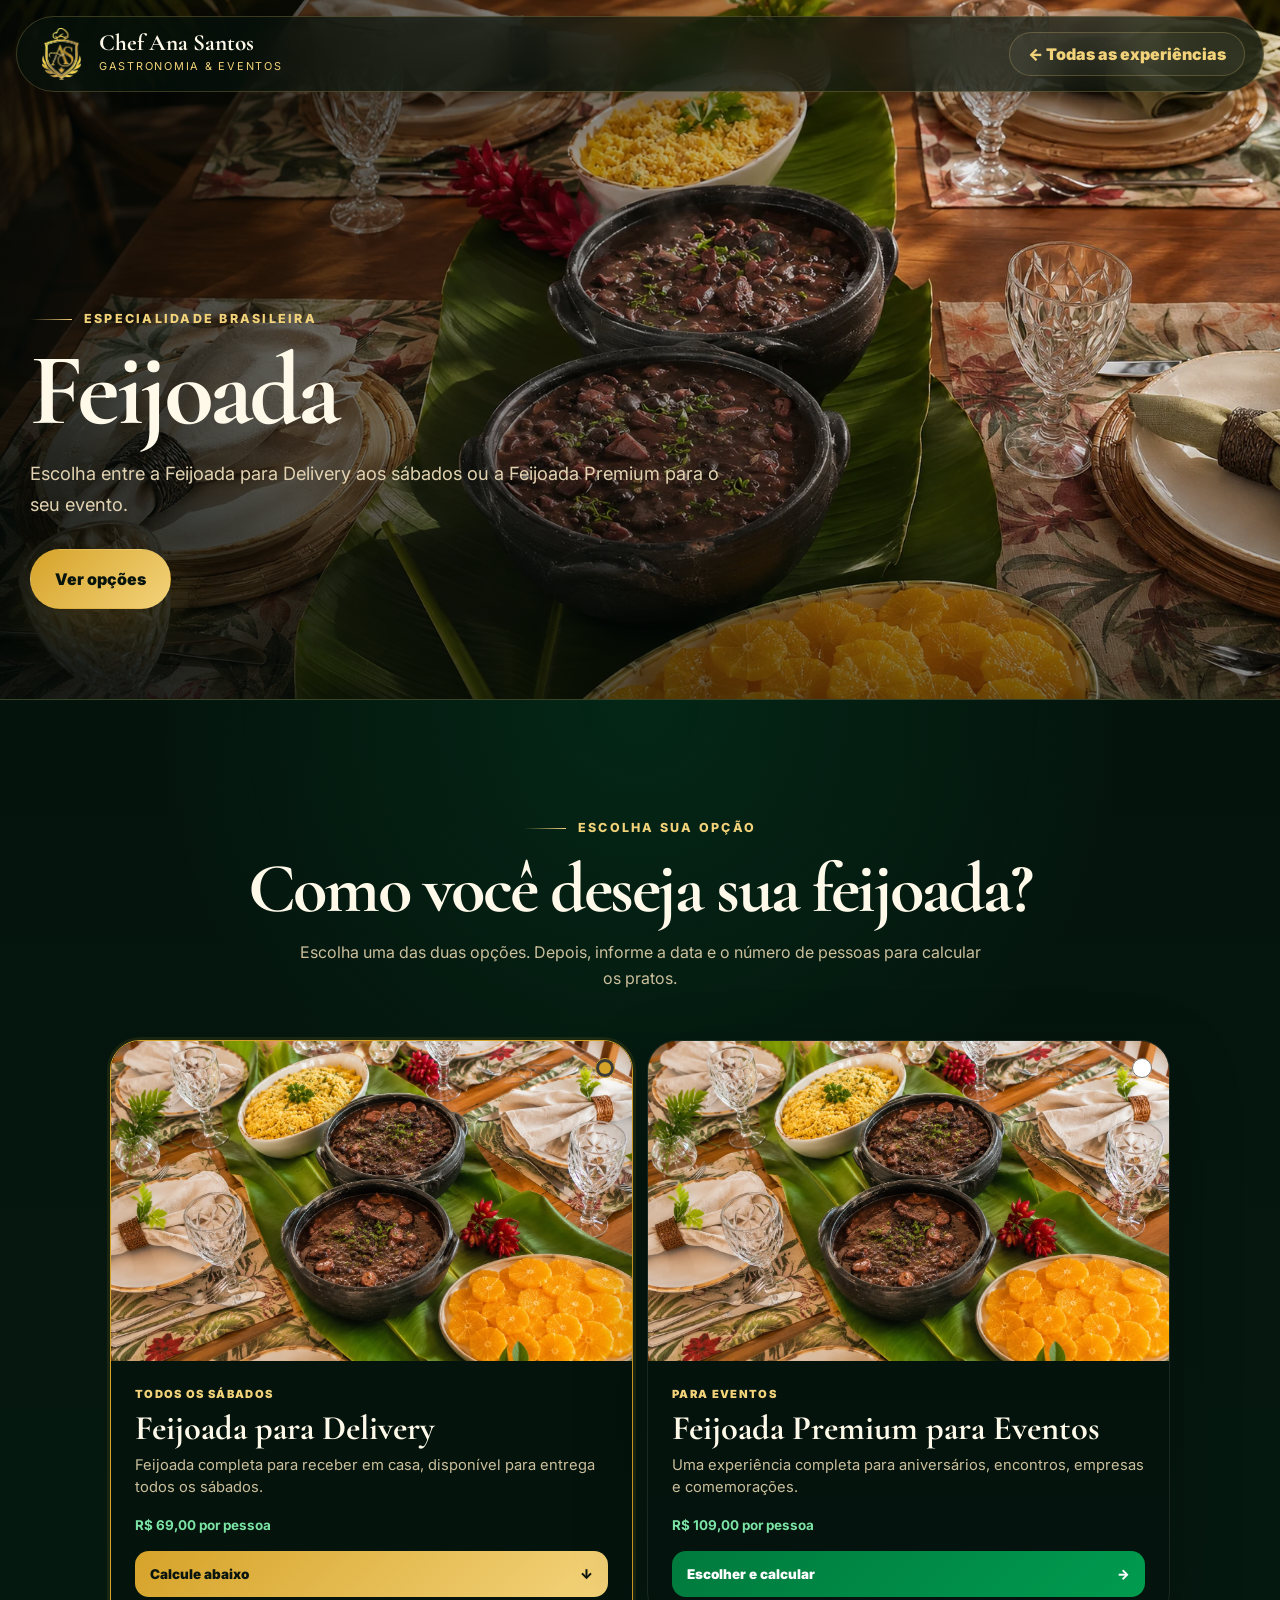
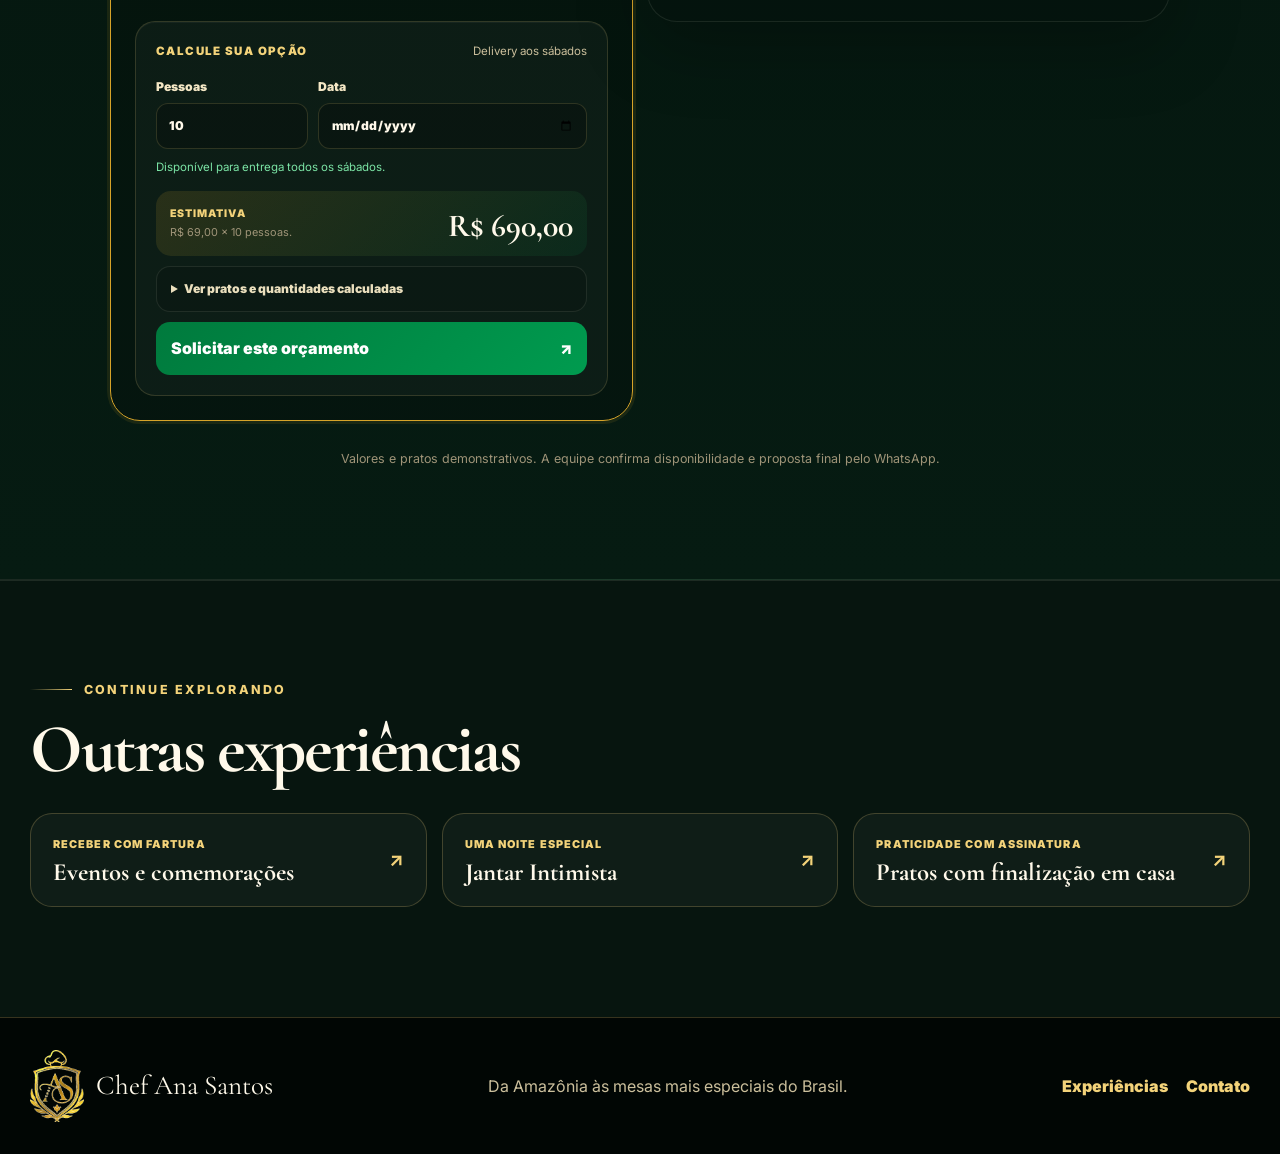
==== commit 92deb69f: "Add discreet pricing calculator to experience cards" ====
--- a/experiencia.html
+++ b/experiencia.html
@@ -43,67 +43,7 @@
           <p id="choices-intro">Selecione um cardápio para continuar com o cálculo.</p>
         </div>
         <div class="menu-options choice-cards" id="menu-options"></div>
-      </div>
-    </section>
-
-    <section class="experience-builder" id="calculadora" aria-labelledby="builder-title">
-      <div class="container">
-        <div class="section-heading builder-heading">
-          <p class="eyebrow">Orçamento demonstrativo</p>
-          <h2 id="builder-title">Agora informe os detalhes.</h2>
-          <p>Os pratos e valores abaixo são demonstrativos e poderão ser alterados depois pela equipe.</p>
-        </div>
-
-        <div class="builder-grid">
-          <div class="builder-left">
-            <section class="builder-panel event-details" aria-labelledby="details-title">
-              <div class="panel-heading">
-                <span>01</span>
-                <div><h3 id="details-title">Detalhes do pedido</h3><p>Quantidade livre: 10, 12, 20, 30 pessoas ou o número que você precisar.</p></div>
-              </div>
-
-              <div class="field-grid">
-                <label>Data desejada<input type="date" id="event-date" /></label>
-                <label>Número de pessoas<input type="number" id="guest-count" min="1" step="1" value="10" inputmode="numeric" /></label>
-              </div>
-              <p class="date-feedback" id="date-feedback" aria-live="polite"></p>
-            </section>
-
-            <section class="builder-panel" aria-labelledby="dishes-title">
-              <div class="panel-heading">
-                <span>02</span>
-                <div><h3 id="dishes-title">Pratos e quantidades</h3><p>O sistema recalcula cada item conforme o número de pessoas.</p></div>
-              </div>
-              <div class="calculated-dishes" id="calculated-dishes" aria-live="polite"></div>
-            </section>
-          </div>
-
-          <aside class="budget-summary" aria-labelledby="summary-title">
-            <p class="eyebrow">Seu resumo</p>
-            <h2 id="summary-title">Estimativa do pedido</h2>
-            <div class="summary-lines">
-              <div><span>Experiência</span><strong id="summary-experience">Feijoada Premium</strong></div>
-              <div><span>Cardápio</span><strong id="summary-menu">—</strong></div>
-              <div><span>Data</span><strong id="summary-date">A definir</strong></div>
-              <div><span>Pessoas</span><strong id="summary-guests">10</strong></div>
-              <div id="summary-mode-row"><span>Atendimento</span><strong id="summary-mode">—</strong></div>
-            </div>
-
-            <div class="estimate-total">
-              <span>Estimativa demonstrativa</span>
-              <strong id="summary-total">R$ 0,00</strong>
-              <small id="summary-breakdown">Valores sujeitos à confirmação da Chef Ana Santos.</small>
-            </div>
-
-            <form class="lead-fields" id="experience-form">
-              <label>Seu nome<input type="text" id="customer-name" placeholder="Como podemos chamar você?" required /></label>
-              <label>Seu WhatsApp<input type="tel" id="customer-whatsapp" placeholder="(69) 99999-9999" required /></label>
-              <label>Observação<textarea id="customer-note" rows="3" placeholder="Conte algum detalhe importante, se desejar."></textarea></label>
-              <button class="btn btn-primary" type="submit">Solicitar orçamento no WhatsApp</button>
-            </form>
-            <p class="mock-note">Demonstração: pratos, preços e número de atendimento são provisórios.</p>
-          </aside>
-        </div>
+        <p class="choice-note">Valores e pratos demonstrativos. A equipe confirma disponibilidade e proposta final pelo WhatsApp.</p>
       </div>
     </section>
 
--- a/styles.css
+++ b/styles.css
@@ -115,7 +115,8 @@
 .experience-header{position:absolute}.back-link{display:inline-flex;align-items:center;min-height:44px;padding:0 18px;border:1px solid var(--line);border-radius:999px;color:var(--gold-2);font-weight:900;background:rgba(255,255,255,.04)}.back-link:hover{background:rgba(243,211,122,.09)}
 .experience-hero{position:relative;min-height:700px;display:flex;align-items:flex-end;padding:170px 0 90px;overflow:hidden;border-bottom:1px solid var(--line)}.experience-hero-media{position:absolute;inset:0;z-index:-2}.experience-hero-media img{width:100%;height:100%;object-fit:cover;object-position:center 28%}.experience-hero-overlay{position:absolute;inset:0;z-index:-1;background:linear-gradient(90deg,rgba(1,7,5,.96) 0%,rgba(1,7,5,.78) 45%,rgba(1,7,5,.2) 100%),linear-gradient(180deg,rgba(1,7,5,.12),rgba(1,7,5,.92))}.experience-hero-content h1{max-width:880px}.experience-hero-content>p:not(.eyebrow){max-width:720px;margin:25px 0 30px;color:#e1d3b1;font-size:1.14rem}.experience-hero-content .btn{width:max-content}
 .experience-body[data-experience="feijoada"] .experience-hero-media img{object-position:center center}.experience-body[data-experience="feijoada"] .experience-hero-overlay{background:linear-gradient(90deg,rgba(1,7,5,.84) 0%,rgba(1,7,5,.48) 34%,rgba(1,7,5,.08) 68%,transparent 100%),linear-gradient(180deg,transparent 56%,rgba(1,7,5,.5) 100%)}
-.experience-choices{padding:110px 0;background:radial-gradient(circle at 50% 0%,rgba(0,155,79,.14),transparent 38vw),linear-gradient(180deg,#04140d,#061b12);border-bottom:1px solid var(--line-soft)}.choices-heading{margin-bottom:48px}.choice-cards{max-width:1060px;margin-inline:auto;gap:24px}.choice-cards .menu-option{border-radius:30px;box-shadow:0 24px 70px rgba(0,0,0,.26)}.choice-cards .menu-option>img{height:320px}.choice-cards .menu-option-copy{padding:24px}.choice-cards .menu-option-copy>strong{font-size:2.15rem}.choice-cards .menu-option-copy>span:not(.menu-option-action){min-height:52px;font-size:.92rem}.menu-option-action{min-height:auto!important;display:flex;align-items:center;justify-content:space-between;gap:12px;margin-top:7px;padding:13px 15px;border-radius:14px;color:white!important;background:linear-gradient(135deg,var(--green),var(--green-vivid));font-weight:900}.menu-option-action i{font-style:normal}.menu-option.selected .menu-option-action{color:#0a150f!important;background:linear-gradient(135deg,var(--gold),var(--gold-2))}
+.experience-choices{padding:110px 0;background:radial-gradient(circle at 50% 0%,rgba(0,155,79,.14),transparent 38vw),linear-gradient(180deg,#04140d,#061b12);border-bottom:1px solid var(--line-soft)}.choices-heading{margin-bottom:48px}.choice-cards{max-width:1060px;margin-inline:auto;gap:24px;align-items:start}.choice-cards .menu-option{border-radius:30px;box-shadow:0 24px 70px rgba(0,0,0,.26);cursor:default}.menu-option-select{display:block;cursor:pointer}.choice-cards .menu-option-select>img{width:100%;height:320px;object-fit:cover}.choice-cards .menu-option-copy{padding:24px}.choice-cards .menu-option-copy>strong{font-size:2.15rem}.choice-cards .menu-option-copy>span:not(.menu-option-action){min-height:52px;font-size:.92rem}.menu-option-action{min-height:auto!important;display:flex;align-items:center;justify-content:space-between;gap:12px;margin-top:7px;padding:13px 15px;border-radius:14px;color:white!important;background:linear-gradient(135deg,var(--green),var(--green-vivid));font-weight:900}.menu-option-action i{font-style:normal}.menu-option.selected .menu-option-action{color:#0a150f!important;background:linear-gradient(135deg,var(--gold),var(--gold-2))}.choice-note{max-width:720px;margin:28px auto 0;color:var(--muted-2);font-size:.78rem;text-align:center}
+.inline-calculator{margin:0 24px 24px;padding:20px;border:1px solid rgba(243,211,122,.16);border-radius:20px;background:rgba(255,255,255,.035);box-shadow:inset 0 1px rgba(255,255,255,.04)}.inline-calculator-title{display:flex;align-items:flex-start;justify-content:space-between;gap:15px;margin-bottom:16px}.inline-calculator-title>span{color:var(--gold-2);font-size:.72rem;text-transform:uppercase;letter-spacing:.12em;font-weight:900}.inline-calculator-title>small{max-width:55%;color:var(--muted);font-size:.72rem;text-align:right}.inline-fields{display:grid;grid-template-columns:.72fr 1.28fr;gap:10px}.inline-fields label{display:grid;gap:6px;color:#f4e7c5;font-size:.76rem;font-weight:900}.inline-fields input{width:100%;min-height:46px;border:1px solid rgba(243,211,122,.16);border-radius:12px;padding:10px 12px;outline:none;color:var(--ink);background:rgba(0,0,0,.22)}.inline-fields input:focus{border-color:var(--gold-2);box-shadow:0 0 0 3px rgba(214,163,41,.11)}.inline-feedback{min-height:18px;margin:9px 0 0;color:#7be4a5;font-size:.72rem}.inline-feedback.error{color:#ff9b83}.inline-total{display:grid;grid-template-columns:1fr auto;gap:2px 12px;align-items:end;margin-top:14px;padding:14px;border-radius:15px;background:linear-gradient(135deg,rgba(214,163,41,.14),rgba(0,155,79,.1))}.inline-total>span{color:var(--gold-2);font-size:.66rem;text-transform:uppercase;letter-spacing:.1em;font-weight:900}.inline-total>strong{grid-row:1/3;grid-column:2;color:var(--ink);font-family:var(--serif);font-size:2rem;line-height:1}.inline-total>small{color:var(--muted-2);font-size:.68rem}.inline-details{margin-top:10px;border:1px solid var(--line-soft);border-radius:14px;background:rgba(0,0,0,.12)}.inline-details summary{padding:12px 14px;color:#eadfbd;font-size:.76rem;font-weight:900;cursor:pointer}.inline-details>div{padding:0 14px 10px}.inline-dish{display:flex;align-items:center;justify-content:space-between;gap:12px;padding:8px 0;border-top:1px solid var(--line-soft);font-size:.72rem}.inline-dish span{color:var(--muted)}.inline-dish strong{color:var(--gold-2);white-space:nowrap}.inline-budget-button{width:100%;display:flex;align-items:center;justify-content:space-between;gap:12px;margin-top:10px;border:0;border-radius:14px;padding:13px 15px;color:white;background:linear-gradient(135deg,var(--green),var(--green-vivid));font-weight:900}.inline-budget-button:hover{filter:brightness(1.08)}
 .experience-builder{padding:110px 0}.builder-heading{margin-bottom:58px}.builder-grid{display:grid;grid-template-columns:minmax(0,1.35fr) minmax(320px,.65fr);gap:28px;align-items:start}.builder-left{display:grid;gap:22px}.builder-panel{padding:30px;border:1px solid var(--line);border-radius:32px;background:linear-gradient(180deg,rgba(255,255,255,.065),rgba(255,255,255,.025));box-shadow:0 24px 70px rgba(0,0,0,.22)}.panel-heading{display:grid;grid-template-columns:54px 1fr;gap:16px;align-items:start;margin-bottom:25px}.panel-heading>span{display:grid;place-items:center;width:48px;height:48px;border:1px solid var(--line);border-radius:50%;color:var(--gold-2);font-family:var(--serif);font-size:1.2rem}.panel-heading h3{font-size:2.05rem}.panel-heading p{margin:6px 0 0;font-size:.9rem}
 .field-grid{display:grid;grid-template-columns:1fr 1fr;gap:15px}.field-grid label,.lead-fields label{display:grid;gap:8px;color:#f4e7c5;font-size:.86rem;font-weight:900}.field-grid input,.lead-fields input,.lead-fields textarea{width:100%;border:1px solid rgba(243,211,122,.18);border-radius:15px;padding:14px 15px;outline:none;color:var(--ink);background:rgba(0,0,0,.22)}.field-grid input:focus,.lead-fields input:focus,.lead-fields textarea:focus{border-color:var(--gold-2);box-shadow:0 0 0 4px rgba(214,163,41,.12)}
 .date-feedback{min-height:24px;margin:14px 0 0;color:#7be4a5;font-size:.83rem}.date-feedback.error{color:#ff9b83}
@@ -130,3 +131,12 @@
 @media (max-width:760px){
   .container{width:min(100% - 28px,1220px)}.site-header{top:10px;width:min(100% - 20px,1280px);padding:0 14px}.brand img{width:46px;height:46px}.brand strong{font-size:1.25rem}.brand small{display:none}.hero{padding:132px 0 72px;min-height:auto}.hero-overlay{background:linear-gradient(180deg,rgba(1,7,5,.84),rgba(1,7,5,.90)),linear-gradient(90deg,rgba(1,7,5,.96),rgba(1,7,5,.58))}.hero-media img{opacity:.5;object-position:62% center}h1{font-size:3.75rem}h2{font-size:3rem}.hero-actions{flex-direction:column}.btn{width:100%;padding:15px 18px}.micro-proof{display:grid}.hero-panel{display:none}.concierge,.signature-section,.chef-story,.menu-section,.feijoada-section,.steps-section,.quote-section,.budget-section{padding:72px 0}.occasion-grid,.dish-grid,.steps-grid,.budget-form{grid-template-columns:1fr}.occasion-card{min-height:470px}.signature-stack{min-height:auto}.stack-main,.stack-small{position:static;width:100%;height:auto}.stack-small{margin-top:16px;border-width:0}.stack-note{position:static;margin-top:16px;max-width:none}.story-gallery{grid-template-columns:1fr;grid-template-rows:auto}.story-gallery img{height:auto}.feijoada-copy{padding:16px 8px 22px}.feijoada-photo img{height:380px}.dish-card{height:430px}.quote-card{padding:14px}.quote-card img{height:360px}.quote-card blockquote p{font-size:2.55rem}.footer-grid{flex-direction:column;text-align:center}.footer-links{justify-content:center}.back-link{padding:0 12px;font-size:.78rem}.experience-hero{min-height:620px;padding:140px 0 62px}.experience-hero-content h1{font-size:3.45rem}.experience-hero-content>p:not(.eyebrow){font-size:1rem}.experience-hero-content .btn{width:100%}.experience-body[data-experience="feijoada"] .experience-hero-overlay{background:linear-gradient(180deg,rgba(1,7,5,.12) 0%,rgba(1,7,5,.24) 36%,rgba(1,7,5,.88) 100%),linear-gradient(90deg,rgba(1,7,5,.55),rgba(1,7,5,.05))}.experience-choices{padding:72px 0}.choice-cards .menu-option>img{height:240px}.choice-cards .menu-option-copy>strong{font-size:1.85rem}.experience-builder{padding:72px 0}.builder-panel,.budget-summary{padding:20px;border-radius:24px}.panel-heading{grid-template-columns:42px 1fr}.panel-heading>span{width:38px;height:38px}.panel-heading h3{font-size:1.7rem}.field-grid,.menu-options{grid-template-columns:1fr}.menu-option>img{height:220px}.calculated-dish{grid-template-columns:32px 1fr;padding:13px}.calculated-dish>b{grid-column:2}.budget-summary h2{font-size:2.75rem}.other-experiences{padding:65px 0}.other-experiences h2{font-size:3.2rem}.other-links{grid-template-columns:1fr}
 }
+
+@media (max-width:760px){
+  .choice-cards .menu-option-select>img{height:240px}
+  .inline-calculator{margin:0 14px 14px;padding:16px;border-radius:17px}
+  .inline-fields{grid-template-columns:1fr 1fr}
+  .inline-total>strong{font-size:1.75rem}
+  .inline-calculator-title{display:grid;gap:4px}
+  .inline-calculator-title>small{max-width:none;text-align:left}
+}
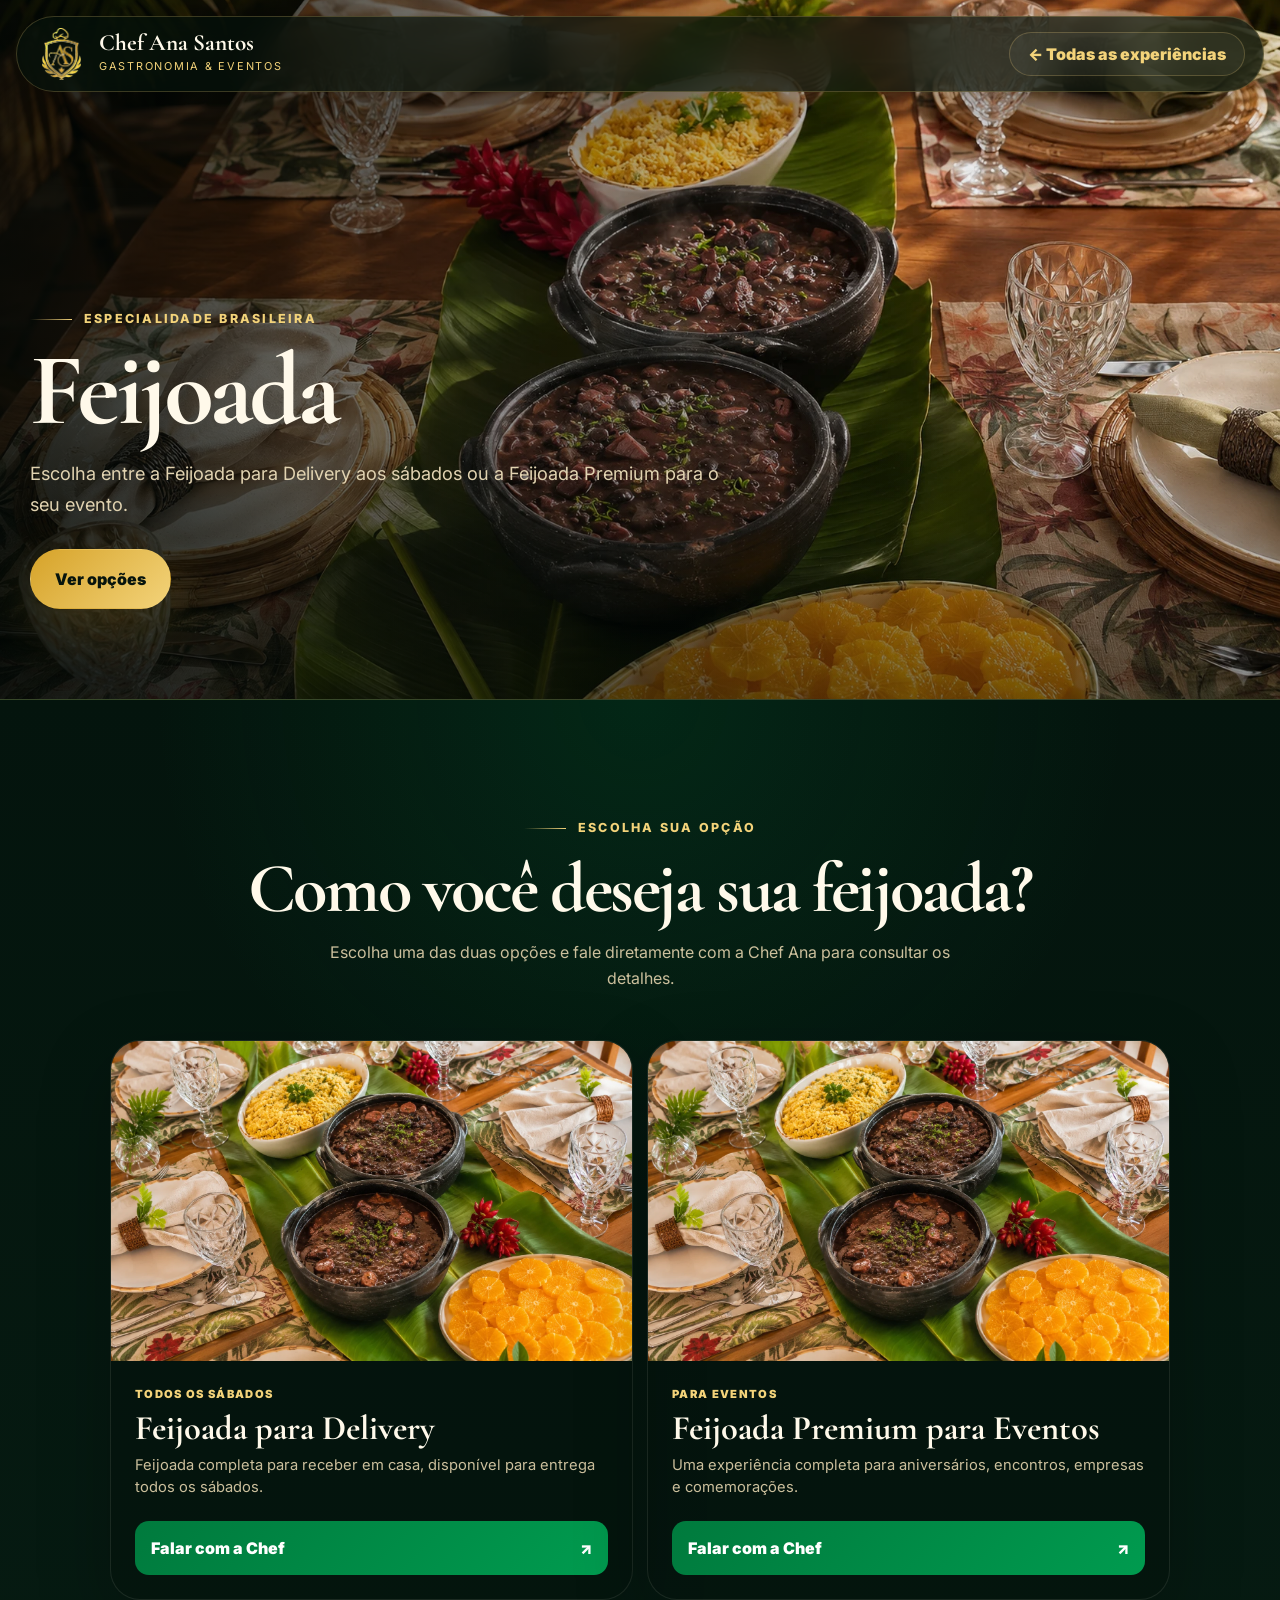
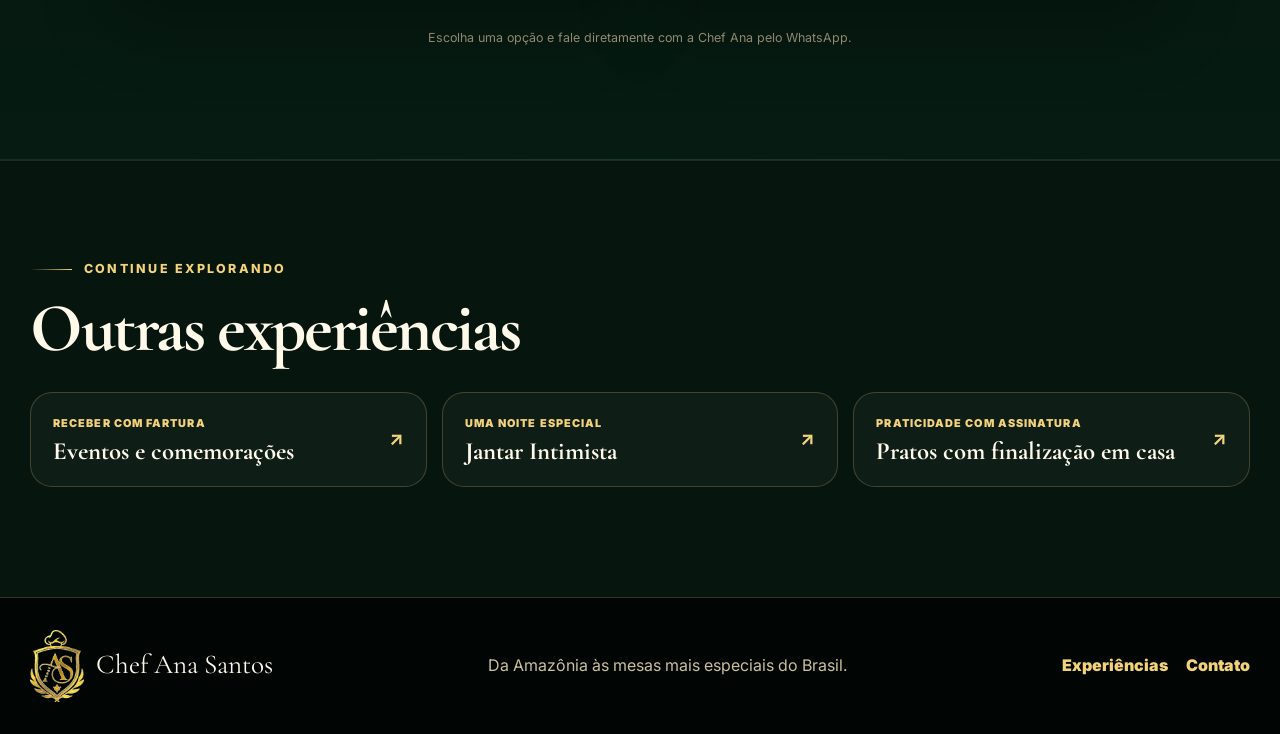
==== commit a2fe078f: "Replace card calculators with WhatsApp buttons" ====
--- a/experiencia.html
+++ b/experiencia.html
@@ -4,7 +4,7 @@
   <meta charset="UTF-8" />
   <meta name="viewport" content="width=device-width, initial-scale=1.0" />
   <title>Experiência | Chef Ana Santos</title>
-  <meta name="description" content="Escolha os pratos, informe a data e calcule uma estimativa para sua experiência com a Chef Ana Santos." />
+  <meta name="description" content="Escolha sua experiência gastronômica e fale diretamente com a Chef Ana Santos pelo WhatsApp." />
   <meta name="theme-color" content="#03140d" />
   <link rel="icon" href="./logo-symbol.png" />
   <link rel="preconnect" href="https://fonts.googleapis.com" />
@@ -30,7 +30,7 @@
       <div class="container experience-hero-content">
         <p class="eyebrow" id="experience-eyebrow">Experiência sob medida</p>
         <h1 id="experience-title">Feijoada Premium</h1>
-        <p id="experience-intro">Escolha a data e o número de pessoas para visualizar as quantidades.</p>
+        <p id="experience-intro">Escolha uma opção e fale diretamente com a Chef Ana.</p>
         <a class="btn btn-primary" href="#opcoes">Ver opções</a>
       </div>
     </section>
@@ -40,10 +40,10 @@
         <div class="section-heading choices-heading">
           <p class="eyebrow" id="choices-eyebrow">Escolha sua opção</p>
           <h2 id="choices-title">Qual experiência combina com a sua ocasião?</h2>
-          <p id="choices-intro">Selecione um cardápio para continuar com o cálculo.</p>
+          <p id="choices-intro">Selecione um cardápio e converse com a Chef Ana.</p>
         </div>
         <div class="menu-options choice-cards" id="menu-options"></div>
-        <p class="choice-note">Valores e pratos demonstrativos. A equipe confirma disponibilidade e proposta final pelo WhatsApp.</p>
+        <p class="choice-note">Escolha uma opção e fale diretamente com a Chef Ana pelo WhatsApp.</p>
       </div>
     </section>
 
--- a/styles.css
+++ b/styles.css
@@ -110,13 +110,12 @@
 
 .reveal{opacity:0;transform:translateY(28px);transition:opacity .8s ease, transform .8s ease}.reveal.visible{opacity:1;transform:none}.delay-1{transition-delay:.1s}.delay-2{transition-delay:.2s}.delay-3{transition-delay:.3s}
 
-/* Páginas das experiências e calculadora de orçamento */
+/* Páginas das experiências */
 .experience-body{background:radial-gradient(circle at 15% 38%,rgba(0,155,79,.12),transparent 34vw),var(--bg)}
 .experience-header{position:absolute}.back-link{display:inline-flex;align-items:center;min-height:44px;padding:0 18px;border:1px solid var(--line);border-radius:999px;color:var(--gold-2);font-weight:900;background:rgba(255,255,255,.04)}.back-link:hover{background:rgba(243,211,122,.09)}
 .experience-hero{position:relative;min-height:700px;display:flex;align-items:flex-end;padding:170px 0 90px;overflow:hidden;border-bottom:1px solid var(--line)}.experience-hero-media{position:absolute;inset:0;z-index:-2}.experience-hero-media img{width:100%;height:100%;object-fit:cover;object-position:center 28%}.experience-hero-overlay{position:absolute;inset:0;z-index:-1;background:linear-gradient(90deg,rgba(1,7,5,.96) 0%,rgba(1,7,5,.78) 45%,rgba(1,7,5,.2) 100%),linear-gradient(180deg,rgba(1,7,5,.12),rgba(1,7,5,.92))}.experience-hero-content h1{max-width:880px}.experience-hero-content>p:not(.eyebrow){max-width:720px;margin:25px 0 30px;color:#e1d3b1;font-size:1.14rem}.experience-hero-content .btn{width:max-content}
 .experience-body[data-experience="feijoada"] .experience-hero-media img{object-position:center center}.experience-body[data-experience="feijoada"] .experience-hero-overlay{background:linear-gradient(90deg,rgba(1,7,5,.84) 0%,rgba(1,7,5,.48) 34%,rgba(1,7,5,.08) 68%,transparent 100%),linear-gradient(180deg,transparent 56%,rgba(1,7,5,.5) 100%)}
-.experience-choices{padding:110px 0;background:radial-gradient(circle at 50% 0%,rgba(0,155,79,.14),transparent 38vw),linear-gradient(180deg,#04140d,#061b12);border-bottom:1px solid var(--line-soft)}.choices-heading{margin-bottom:48px}.choice-cards{max-width:1060px;margin-inline:auto;gap:24px;align-items:start}.choice-cards .menu-option{border-radius:30px;box-shadow:0 24px 70px rgba(0,0,0,.26);cursor:default}.menu-option-select{display:block;cursor:pointer}.choice-cards .menu-option-select>img{width:100%;height:320px;object-fit:cover}.choice-cards .menu-option-copy{padding:24px}.choice-cards .menu-option-copy>strong{font-size:2.15rem}.choice-cards .menu-option-copy>span:not(.menu-option-action){min-height:52px;font-size:.92rem}.menu-option-action{min-height:auto!important;display:flex;align-items:center;justify-content:space-between;gap:12px;margin-top:7px;padding:13px 15px;border-radius:14px;color:white!important;background:linear-gradient(135deg,var(--green),var(--green-vivid));font-weight:900}.menu-option-action i{font-style:normal}.menu-option.selected .menu-option-action{color:#0a150f!important;background:linear-gradient(135deg,var(--gold),var(--gold-2))}.choice-note{max-width:720px;margin:28px auto 0;color:var(--muted-2);font-size:.78rem;text-align:center}
-.inline-calculator{margin:0 24px 24px;padding:20px;border:1px solid rgba(243,211,122,.16);border-radius:20px;background:rgba(255,255,255,.035);box-shadow:inset 0 1px rgba(255,255,255,.04)}.inline-calculator-title{display:flex;align-items:flex-start;justify-content:space-between;gap:15px;margin-bottom:16px}.inline-calculator-title>span{color:var(--gold-2);font-size:.72rem;text-transform:uppercase;letter-spacing:.12em;font-weight:900}.inline-calculator-title>small{max-width:55%;color:var(--muted);font-size:.72rem;text-align:right}.inline-fields{display:grid;grid-template-columns:.72fr 1.28fr;gap:10px}.inline-fields label{display:grid;gap:6px;color:#f4e7c5;font-size:.76rem;font-weight:900}.inline-fields input{width:100%;min-height:46px;border:1px solid rgba(243,211,122,.16);border-radius:12px;padding:10px 12px;outline:none;color:var(--ink);background:rgba(0,0,0,.22)}.inline-fields input:focus{border-color:var(--gold-2);box-shadow:0 0 0 3px rgba(214,163,41,.11)}.inline-feedback{min-height:18px;margin:9px 0 0;color:#7be4a5;font-size:.72rem}.inline-feedback.error{color:#ff9b83}.inline-total{display:grid;grid-template-columns:1fr auto;gap:2px 12px;align-items:end;margin-top:14px;padding:14px;border-radius:15px;background:linear-gradient(135deg,rgba(214,163,41,.14),rgba(0,155,79,.1))}.inline-total>span{color:var(--gold-2);font-size:.66rem;text-transform:uppercase;letter-spacing:.1em;font-weight:900}.inline-total>strong{grid-row:1/3;grid-column:2;color:var(--ink);font-family:var(--serif);font-size:2rem;line-height:1}.inline-total>small{color:var(--muted-2);font-size:.68rem}.inline-details{margin-top:10px;border:1px solid var(--line-soft);border-radius:14px;background:rgba(0,0,0,.12)}.inline-details summary{padding:12px 14px;color:#eadfbd;font-size:.76rem;font-weight:900;cursor:pointer}.inline-details>div{padding:0 14px 10px}.inline-dish{display:flex;align-items:center;justify-content:space-between;gap:12px;padding:8px 0;border-top:1px solid var(--line-soft);font-size:.72rem}.inline-dish span{color:var(--muted)}.inline-dish strong{color:var(--gold-2);white-space:nowrap}.inline-budget-button{width:100%;display:flex;align-items:center;justify-content:space-between;gap:12px;margin-top:10px;border:0;border-radius:14px;padding:13px 15px;color:white;background:linear-gradient(135deg,var(--green),var(--green-vivid));font-weight:900}.inline-budget-button:hover{filter:brightness(1.08)}
+.experience-choices{padding:110px 0;background:radial-gradient(circle at 50% 0%,rgba(0,155,79,.14),transparent 38vw),linear-gradient(180deg,#04140d,#061b12);border-bottom:1px solid var(--line-soft)}.choices-heading{margin-bottom:48px}.choice-cards{max-width:1060px;margin-inline:auto;gap:24px;align-items:stretch}.choice-cards .menu-option{display:flex;flex-direction:column;border-radius:30px;box-shadow:0 24px 70px rgba(0,0,0,.26);cursor:default}.choice-cards .menu-option>img{width:100%;height:320px;object-fit:cover}.choice-cards .menu-option-copy{flex:1;padding:24px}.choice-cards .menu-option-copy>strong{font-size:2.15rem}.choice-cards .menu-option-copy>span{min-height:52px;font-size:.92rem}.menu-whatsapp-button{display:flex;align-items:center;justify-content:space-between;gap:12px;margin-top:7px;padding:14px 16px;border-radius:14px;color:white;background:linear-gradient(135deg,var(--green),var(--green-vivid));font-weight:900}.menu-whatsapp-button:hover{color:white;filter:brightness(1.08);transform:translateY(-1px)}.menu-whatsapp-button i{font-style:normal}.choice-note{max-width:720px;margin:28px auto 0;color:var(--muted-2);font-size:.78rem;text-align:center}
 .experience-builder{padding:110px 0}.builder-heading{margin-bottom:58px}.builder-grid{display:grid;grid-template-columns:minmax(0,1.35fr) minmax(320px,.65fr);gap:28px;align-items:start}.builder-left{display:grid;gap:22px}.builder-panel{padding:30px;border:1px solid var(--line);border-radius:32px;background:linear-gradient(180deg,rgba(255,255,255,.065),rgba(255,255,255,.025));box-shadow:0 24px 70px rgba(0,0,0,.22)}.panel-heading{display:grid;grid-template-columns:54px 1fr;gap:16px;align-items:start;margin-bottom:25px}.panel-heading>span{display:grid;place-items:center;width:48px;height:48px;border:1px solid var(--line);border-radius:50%;color:var(--gold-2);font-family:var(--serif);font-size:1.2rem}.panel-heading h3{font-size:2.05rem}.panel-heading p{margin:6px 0 0;font-size:.9rem}
 .field-grid{display:grid;grid-template-columns:1fr 1fr;gap:15px}.field-grid label,.lead-fields label{display:grid;gap:8px;color:#f4e7c5;font-size:.86rem;font-weight:900}.field-grid input,.lead-fields input,.lead-fields textarea{width:100%;border:1px solid rgba(243,211,122,.18);border-radius:15px;padding:14px 15px;outline:none;color:var(--ink);background:rgba(0,0,0,.22)}.field-grid input:focus,.lead-fields input:focus,.lead-fields textarea:focus{border-color:var(--gold-2);box-shadow:0 0 0 4px rgba(214,163,41,.12)}
 .date-feedback{min-height:24px;margin:14px 0 0;color:#7be4a5;font-size:.83rem}.date-feedback.error{color:#ff9b83}
@@ -133,10 +132,5 @@
 }
 
 @media (max-width:760px){
-  .choice-cards .menu-option-select>img{height:240px}
-  .inline-calculator{margin:0 14px 14px;padding:16px;border-radius:17px}
-  .inline-fields{grid-template-columns:1fr 1fr}
-  .inline-total>strong{font-size:1.75rem}
-  .inline-calculator-title{display:grid;gap:4px}
-  .inline-calculator-title>small{max-width:none;text-align:left}
+  .choice-cards .menu-option>img{height:240px}
 }
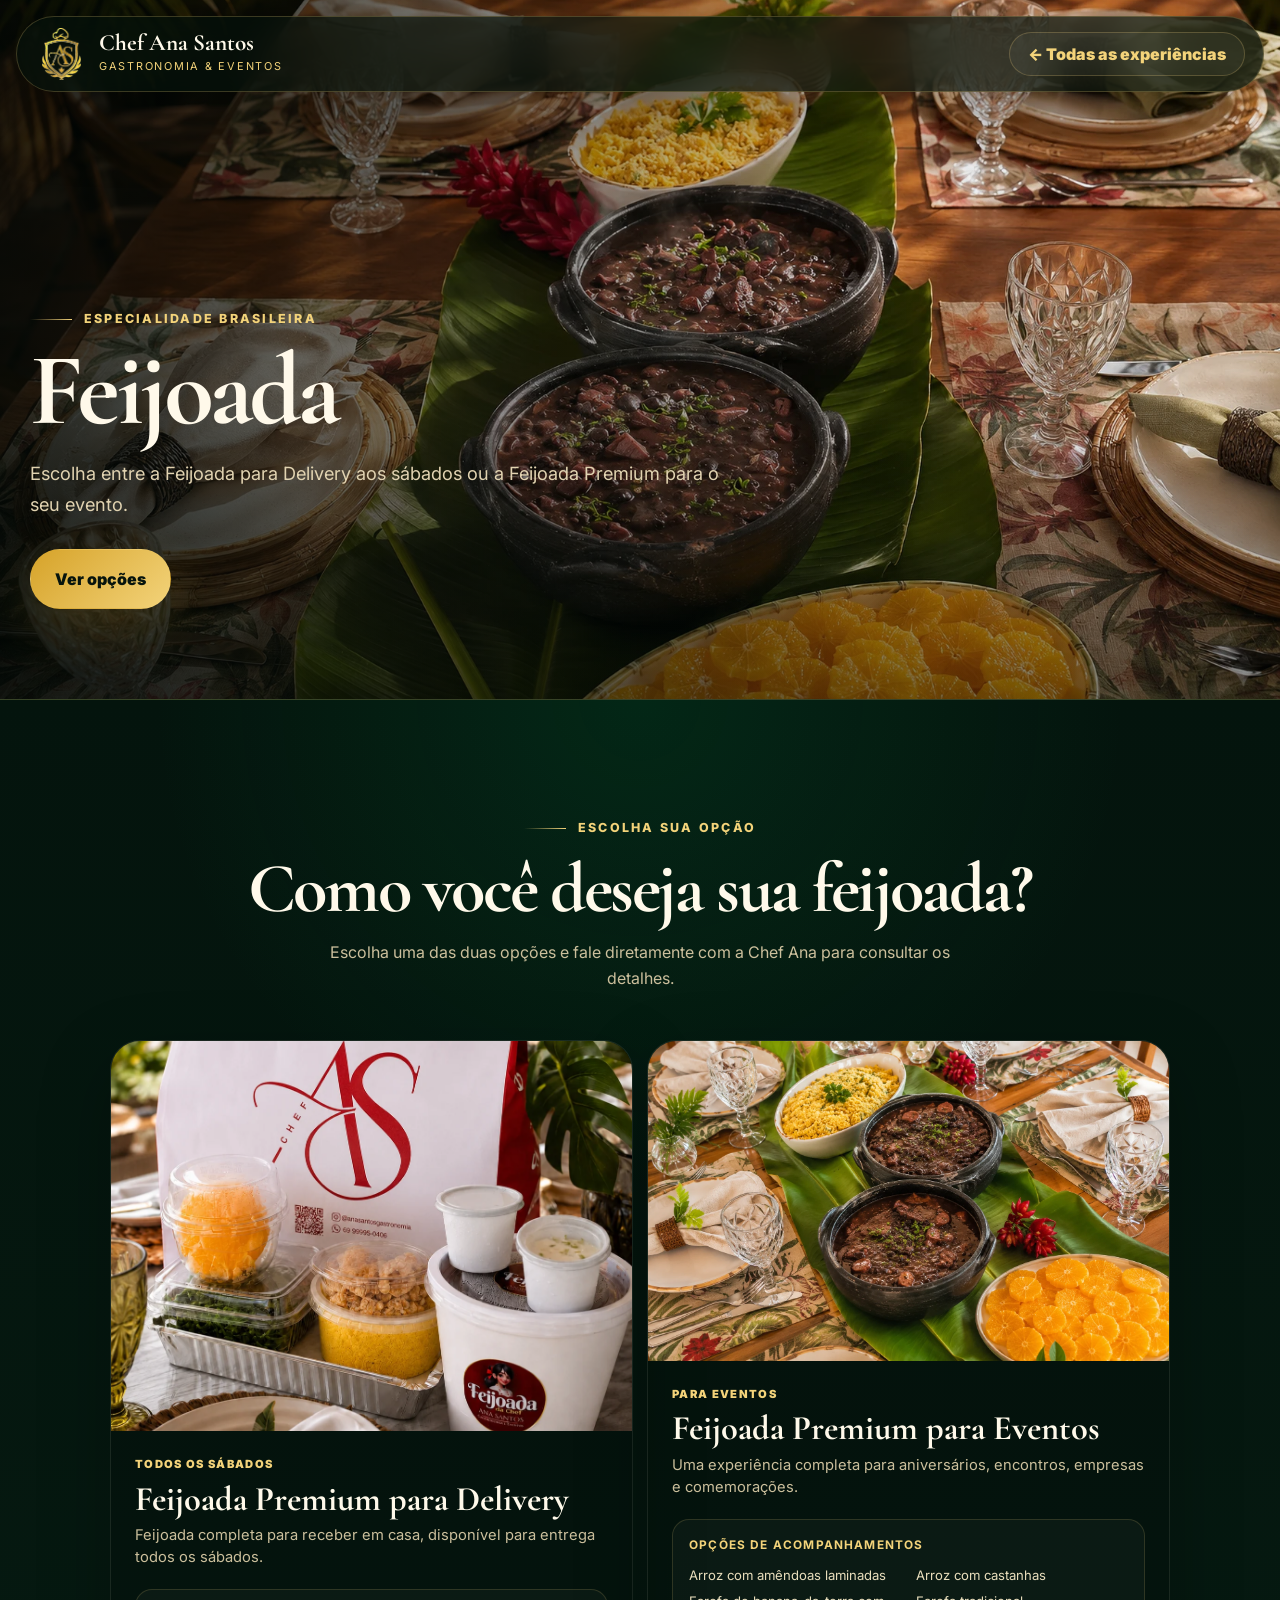
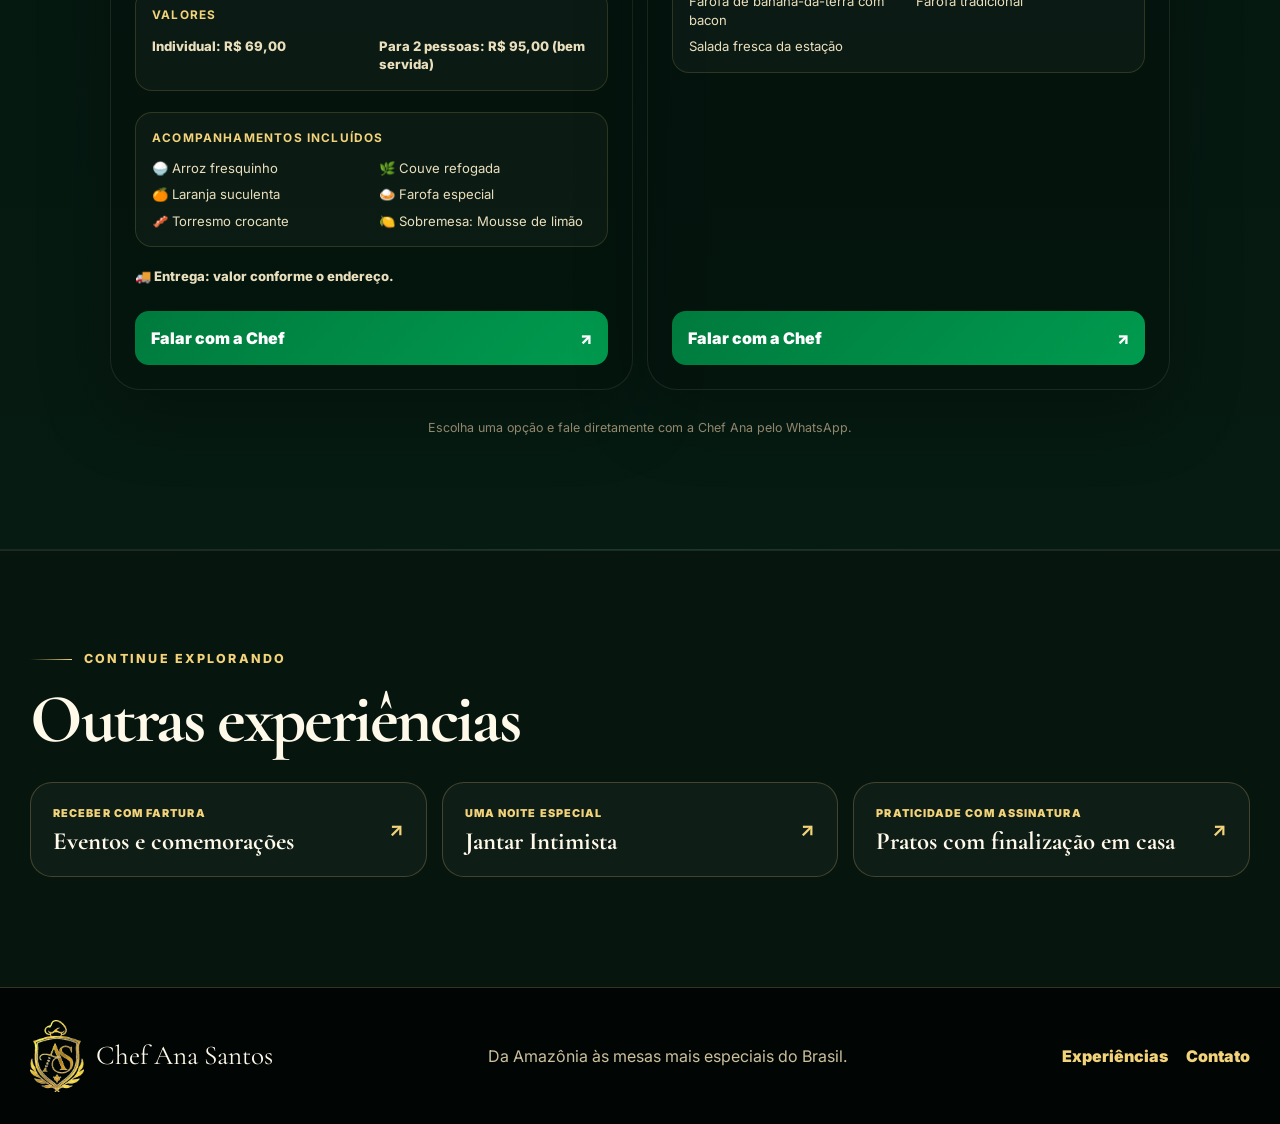
==== commit 3a1797c8: "Atualiza cardápio e fotos da Chef Ana" ====
--- a/experiencia.html
+++ b/experiencia.html
@@ -25,7 +25,7 @@
 
   <main class="experience-main">
     <section class="experience-hero" aria-labelledby="experience-title">
-      <div class="experience-hero-media"><img id="experience-image" src="./chef-white-pan.webp" alt="" /></div>
+      <div class="experience-hero-media"><img id="experience-image" src="./feijoada-hero.webp" alt="" /></div>
       <div class="experience-hero-overlay" aria-hidden="true"></div>
       <div class="container experience-hero-content">
         <p class="eyebrow" id="experience-eyebrow">Experiência sob medida</p>
--- a/styles.css
+++ b/styles.css
@@ -97,6 +97,7 @@
 .chef-story{background:radial-gradient(circle at 80% 20%,rgba(214,163,41,.12),transparent 30vw)}.story-grid{display:grid;grid-template-columns:1.1fr .9fr;gap:70px;align-items:center}.story-gallery{display:grid;grid-template-columns:1fr 1fr;grid-template-rows:320px 320px;gap:16px}.story-gallery img{width:100%;height:100%;object-fit:cover;border-radius:28px;border:1px solid var(--line);box-shadow:0 20px 60px rgba(0,0,0,.28)}.story-gallery img:first-child{grid-row:1/3}.story-copy p:not(.eyebrow){font-size:1.07rem}.lux-list{display:grid;gap:14px;margin:30px 0 0}.lux-list div{background:linear-gradient(135deg,rgba(255,255,255,.06),rgba(255,255,255,.025));border:1px solid var(--line-soft);border-radius:22px;padding:18px}.lux-list dt{font-weight:900;color:var(--gold-2);font-family:var(--serif);font-size:1.5rem;line-height:1.1}.lux-list dd{margin:8px 0 0;color:var(--muted);font-size:.92rem}
 
 .menu-section{background:linear-gradient(180deg,rgba(255,249,234,.02),rgba(0,0,0,.16))}.dish-toolbar{display:flex;justify-content:center;gap:10px;flex-wrap:wrap;margin:-20px 0 34px}.filter{border:1px solid var(--line);background:rgba(255,255,255,.04);color:var(--muted);border-radius:999px;padding:11px 16px;font-weight:900}.filter.active,.filter:hover{background:linear-gradient(135deg,var(--gold),var(--gold-2));color:#0a150f;border-color:transparent}.dish-grid{display:grid;grid-template-columns:repeat(5,1fr);gap:18px}.dish-card{position:relative;height:390px;border-radius:28px;overflow:hidden;border:1px solid var(--line-soft);box-shadow:0 22px 66px rgba(0,0,0,.34);background:#111;transition:.25s}.dish-card[hidden]{display:none}.dish-card img{width:100%;height:100%;object-fit:cover;transition:transform .65s ease, filter .65s ease}.dish-card:hover img{transform:scale(1.07);filter:saturate(1.14)}.dish-card::after{content:"";position:absolute;inset:0;background:linear-gradient(180deg,transparent 0%,rgba(0,0,0,.20) 44%,rgba(0,0,0,.94) 100%)}.dish-info{position:absolute;inset:auto 0 0 0;padding:22px;z-index:1}.dish-info span{display:inline-flex;border:1px solid rgba(243,211,122,.28);background:rgba(3,17,11,.62);color:var(--gold-2);border-radius:999px;padding:6px 10px;font-size:.72rem;font-weight:900;text-transform:uppercase;letter-spacing:.08em}.dish-info h3{font-size:1.85rem;margin-top:14px}.dish-info p{font-size:.84rem;color:#ddcfad;margin:8px 0 0}.dish-card:hover{transform:translateY(-5px)}
+.sides-panel{display:grid;grid-template-columns:.8fr 1.2fr;gap:36px;align-items:center;margin-top:40px;padding:34px;border:1px solid var(--line);border-radius:30px;background:linear-gradient(135deg,rgba(214,163,41,.1),rgba(0,122,61,.12));box-shadow:0 22px 66px rgba(0,0,0,.24)}.sides-panel .eyebrow{margin-bottom:12px}.sides-panel h3{font-size:2.6rem}.sides-panel p:last-child{margin:10px 0 0}.sides-panel ul{display:grid;grid-template-columns:1fr 1fr;gap:12px;margin:0;padding:0;list-style:none}.sides-panel li{position:relative;padding:14px 16px 14px 42px;border:1px solid var(--line-soft);border-radius:16px;color:#eadfbd;background:rgba(255,255,255,.035);font-weight:800}.sides-panel li::before{content:"✓";position:absolute;left:16px;color:var(--gold-2)}
 
 .feijoada-section{padding-top:60px}.feijoada-card{display:grid;grid-template-columns:.9fr 1.1fr;gap:34px;align-items:stretch;background:linear-gradient(135deg,rgba(105,25,18,.42),rgba(11,35,24,.72));border:1px solid rgba(243,211,122,.22);border-radius:40px;padding:24px;box-shadow:var(--shadow);overflow:hidden}.feijoada-copy{padding:40px;display:flex;flex-direction:column;justify-content:center}.feijoada-copy p:not(.eyebrow){font-size:1.04rem;max-width:570px}.feijoada-photo img{width:100%;height:560px;object-fit:cover;border-radius:30px;border:1px solid rgba(255,255,255,.08)}
 
@@ -115,7 +116,8 @@
 .experience-header{position:absolute}.back-link{display:inline-flex;align-items:center;min-height:44px;padding:0 18px;border:1px solid var(--line);border-radius:999px;color:var(--gold-2);font-weight:900;background:rgba(255,255,255,.04)}.back-link:hover{background:rgba(243,211,122,.09)}
 .experience-hero{position:relative;min-height:700px;display:flex;align-items:flex-end;padding:170px 0 90px;overflow:hidden;border-bottom:1px solid var(--line)}.experience-hero-media{position:absolute;inset:0;z-index:-2}.experience-hero-media img{width:100%;height:100%;object-fit:cover;object-position:center 28%}.experience-hero-overlay{position:absolute;inset:0;z-index:-1;background:linear-gradient(90deg,rgba(1,7,5,.96) 0%,rgba(1,7,5,.78) 45%,rgba(1,7,5,.2) 100%),linear-gradient(180deg,rgba(1,7,5,.12),rgba(1,7,5,.92))}.experience-hero-content h1{max-width:880px}.experience-hero-content>p:not(.eyebrow){max-width:720px;margin:25px 0 30px;color:#e1d3b1;font-size:1.14rem}.experience-hero-content .btn{width:max-content}
 .experience-body[data-experience="feijoada"] .experience-hero-media img{object-position:center center}.experience-body[data-experience="feijoada"] .experience-hero-overlay{background:linear-gradient(90deg,rgba(1,7,5,.84) 0%,rgba(1,7,5,.48) 34%,rgba(1,7,5,.08) 68%,transparent 100%),linear-gradient(180deg,transparent 56%,rgba(1,7,5,.5) 100%)}
-.experience-choices{padding:110px 0;background:radial-gradient(circle at 50% 0%,rgba(0,155,79,.14),transparent 38vw),linear-gradient(180deg,#04140d,#061b12);border-bottom:1px solid var(--line-soft)}.choices-heading{margin-bottom:48px}.choice-cards{max-width:1060px;margin-inline:auto;gap:24px;align-items:stretch}.choice-cards .menu-option{display:flex;flex-direction:column;border-radius:30px;box-shadow:0 24px 70px rgba(0,0,0,.26);cursor:default}.choice-cards .menu-option>img{width:100%;height:320px;object-fit:cover}.choice-cards .menu-option-copy{flex:1;padding:24px}.choice-cards .menu-option-copy>strong{font-size:2.15rem}.choice-cards .menu-option-copy>span{min-height:52px;font-size:.92rem}.menu-whatsapp-button{display:flex;align-items:center;justify-content:space-between;gap:12px;margin-top:7px;padding:14px 16px;border-radius:14px;color:white;background:linear-gradient(135deg,var(--green),var(--green-vivid));font-weight:900}.menu-whatsapp-button:hover{color:white;filter:brightness(1.08);transform:translateY(-1px)}.menu-whatsapp-button i{font-style:normal}.choice-note{max-width:720px;margin:28px auto 0;color:var(--muted-2);font-size:.78rem;text-align:center}
+.experience-choices{padding:110px 0;background:radial-gradient(circle at 50% 0%,rgba(0,155,79,.14),transparent 38vw),linear-gradient(180deg,#04140d,#061b12);border-bottom:1px solid var(--line-soft)}.choices-heading{margin-bottom:48px}.choice-cards{max-width:1060px;margin-inline:auto;gap:24px;align-items:stretch}.choice-cards .menu-option{display:flex;flex-direction:column;border-radius:30px;box-shadow:0 24px 70px rgba(0,0,0,.26);cursor:default}.choice-cards .menu-option>img{width:100%;height:320px;object-fit:cover}.choice-cards .menu-option-copy{display:flex;flex:1;flex-direction:column;padding:24px}.choice-cards .menu-option-copy>strong{font-size:2.15rem}.choice-cards .menu-option-copy>span{min-height:52px;font-size:.92rem}.menu-whatsapp-button{display:flex;align-items:center;justify-content:space-between;gap:12px;margin-top:auto;padding:14px 16px;border-radius:14px;color:white;background:linear-gradient(135deg,var(--green),var(--green-vivid));font-weight:900}.menu-whatsapp-button:hover{color:white;filter:brightness(1.08);transform:translateY(-1px)}.menu-whatsapp-button i{font-style:normal}.choice-note{max-width:720px;margin:28px auto 0;color:var(--muted-2);font-size:.78rem;text-align:center}
+.choice-cards .menu-option-portrait>img{height:auto;aspect-ratio:4/3;object-position:center 48%}.menu-pricing,.menu-includes{margin:5px 0 8px;padding:16px;border:1px solid rgba(243,211,122,.15);border-radius:17px;background:rgba(255,255,255,.03)}.menu-pricing>b,.menu-includes>b{display:block;margin-bottom:11px;color:var(--gold-2);font-size:.74rem;text-transform:uppercase;letter-spacing:.1em}.menu-pricing ul,.menu-includes ul{display:grid;grid-template-columns:1fr 1fr;gap:8px 14px;margin:0;padding:0;list-style:none}.menu-pricing li,.menu-includes li{color:#eadfbd;font-size:.82rem;line-height:1.4}.menu-pricing li{font-weight:800}.menu-delivery-note{margin:3px 0 15px;color:#eadfbd;font-size:.82rem;font-weight:800}
 .experience-builder{padding:110px 0}.builder-heading{margin-bottom:58px}.builder-grid{display:grid;grid-template-columns:minmax(0,1.35fr) minmax(320px,.65fr);gap:28px;align-items:start}.builder-left{display:grid;gap:22px}.builder-panel{padding:30px;border:1px solid var(--line);border-radius:32px;background:linear-gradient(180deg,rgba(255,255,255,.065),rgba(255,255,255,.025));box-shadow:0 24px 70px rgba(0,0,0,.22)}.panel-heading{display:grid;grid-template-columns:54px 1fr;gap:16px;align-items:start;margin-bottom:25px}.panel-heading>span{display:grid;place-items:center;width:48px;height:48px;border:1px solid var(--line);border-radius:50%;color:var(--gold-2);font-family:var(--serif);font-size:1.2rem}.panel-heading h3{font-size:2.05rem}.panel-heading p{margin:6px 0 0;font-size:.9rem}
 .field-grid{display:grid;grid-template-columns:1fr 1fr;gap:15px}.field-grid label,.lead-fields label{display:grid;gap:8px;color:#f4e7c5;font-size:.86rem;font-weight:900}.field-grid input,.lead-fields input,.lead-fields textarea{width:100%;border:1px solid rgba(243,211,122,.18);border-radius:15px;padding:14px 15px;outline:none;color:var(--ink);background:rgba(0,0,0,.22)}.field-grid input:focus,.lead-fields input:focus,.lead-fields textarea:focus{border-color:var(--gold-2);box-shadow:0 0 0 4px rgba(214,163,41,.12)}
 .date-feedback{min-height:24px;margin:14px 0 0;color:#7be4a5;font-size:.83rem}.date-feedback.error{color:#ff9b83}
@@ -125,12 +127,14 @@
 .other-experiences{padding:90px 0 110px;border-top:1px solid var(--line-soft);background:rgba(255,255,255,.02)}.other-experiences h2{font-size:4.3rem}.other-links{display:grid;grid-template-columns:repeat(3,1fr);gap:15px;margin-top:32px}.other-links a{display:grid;grid-template-columns:1fr auto;gap:6px 14px;align-items:center;padding:22px;border:1px solid var(--line);border-radius:22px;background:rgba(255,255,255,.035)}.other-links a:hover{background:rgba(214,163,41,.08);transform:translateY(-2px)}.other-links span{grid-column:1/2;color:var(--gold-2);font-size:.68rem;text-transform:uppercase;letter-spacing:.1em;font-weight:900}.other-links strong{color:var(--ink);font-family:var(--serif);font-size:1.55rem;line-height:1}.other-links b{grid-column:2;grid-row:1/3;color:var(--gold-2);font-size:1.2rem}
 
 @media (max-width:1120px){
-  .main-nav,.nav-cta{display:none}.menu-toggle{display:block}.site-header{height:72px}.main-nav.open{display:flex;position:absolute;top:82px;left:0;right:0;flex-direction:column;align-items:flex-start;padding:20px;background:rgba(3,17,11,.96);border:1px solid var(--line);border-radius:26px;box-shadow:var(--shadow)}.hero-grid,.signature-grid,.story-grid,.feijoada-card,.quote-card,.budget-grid{grid-template-columns:1fr}.hero-panel{max-width:420px}.occasion-grid{grid-template-columns:repeat(2,1fr)}.dish-grid{grid-template-columns:repeat(3,1fr)}.signature-stack{min-height:560px}.budget-copy{position:static}.story-gallery{grid-template-rows:300px 300px}.quote-card blockquote{padding:10px 10px 20px}.builder-grid{grid-template-columns:1fr}.budget-summary{position:static}.other-links{grid-template-columns:1fr 1fr}
+  .main-nav,.nav-cta{display:none}.menu-toggle{display:block}.site-header{height:72px}.main-nav.open{display:flex;position:absolute;top:82px;left:0;right:0;flex-direction:column;align-items:flex-start;padding:20px;background:rgba(3,17,11,.96);border:1px solid var(--line);border-radius:26px;box-shadow:var(--shadow)}.hero-grid,.signature-grid,.story-grid,.feijoada-card,.quote-card,.budget-grid,.sides-panel{grid-template-columns:1fr}.hero-panel{max-width:420px}.occasion-grid{grid-template-columns:repeat(2,1fr)}.dish-grid{grid-template-columns:repeat(3,1fr)}.signature-stack{min-height:560px}.budget-copy{position:static}.story-gallery{grid-template-rows:300px 300px}.quote-card blockquote{padding:10px 10px 20px}.builder-grid{grid-template-columns:1fr}.budget-summary{position:static}.other-links{grid-template-columns:1fr 1fr}
 }
 @media (max-width:760px){
-  .container{width:min(100% - 28px,1220px)}.site-header{top:10px;width:min(100% - 20px,1280px);padding:0 14px}.brand img{width:46px;height:46px}.brand strong{font-size:1.25rem}.brand small{display:none}.hero{padding:132px 0 72px;min-height:auto}.hero-overlay{background:linear-gradient(180deg,rgba(1,7,5,.84),rgba(1,7,5,.90)),linear-gradient(90deg,rgba(1,7,5,.96),rgba(1,7,5,.58))}.hero-media img{opacity:.5;object-position:62% center}h1{font-size:3.75rem}h2{font-size:3rem}.hero-actions{flex-direction:column}.btn{width:100%;padding:15px 18px}.micro-proof{display:grid}.hero-panel{display:none}.concierge,.signature-section,.chef-story,.menu-section,.feijoada-section,.steps-section,.quote-section,.budget-section{padding:72px 0}.occasion-grid,.dish-grid,.steps-grid,.budget-form{grid-template-columns:1fr}.occasion-card{min-height:470px}.signature-stack{min-height:auto}.stack-main,.stack-small{position:static;width:100%;height:auto}.stack-small{margin-top:16px;border-width:0}.stack-note{position:static;margin-top:16px;max-width:none}.story-gallery{grid-template-columns:1fr;grid-template-rows:auto}.story-gallery img{height:auto}.feijoada-copy{padding:16px 8px 22px}.feijoada-photo img{height:380px}.dish-card{height:430px}.quote-card{padding:14px}.quote-card img{height:360px}.quote-card blockquote p{font-size:2.55rem}.footer-grid{flex-direction:column;text-align:center}.footer-links{justify-content:center}.back-link{padding:0 12px;font-size:.78rem}.experience-hero{min-height:620px;padding:140px 0 62px}.experience-hero-content h1{font-size:3.45rem}.experience-hero-content>p:not(.eyebrow){font-size:1rem}.experience-hero-content .btn{width:100%}.experience-body[data-experience="feijoada"] .experience-hero-overlay{background:linear-gradient(180deg,rgba(1,7,5,.12) 0%,rgba(1,7,5,.24) 36%,rgba(1,7,5,.88) 100%),linear-gradient(90deg,rgba(1,7,5,.55),rgba(1,7,5,.05))}.experience-choices{padding:72px 0}.choice-cards .menu-option>img{height:240px}.choice-cards .menu-option-copy>strong{font-size:1.85rem}.experience-builder{padding:72px 0}.builder-panel,.budget-summary{padding:20px;border-radius:24px}.panel-heading{grid-template-columns:42px 1fr}.panel-heading>span{width:38px;height:38px}.panel-heading h3{font-size:1.7rem}.field-grid,.menu-options{grid-template-columns:1fr}.menu-option>img{height:220px}.calculated-dish{grid-template-columns:32px 1fr;padding:13px}.calculated-dish>b{grid-column:2}.budget-summary h2{font-size:2.75rem}.other-experiences{padding:65px 0}.other-experiences h2{font-size:3.2rem}.other-links{grid-template-columns:1fr}
+  .container{width:min(100% - 28px,1220px)}.site-header{top:10px;width:min(100% - 20px,1280px);padding:0 14px}.brand img{width:46px;height:46px}.brand strong{font-size:1.25rem}.brand small{display:none}.hero{padding:132px 0 72px;min-height:auto}.hero-overlay{background:linear-gradient(180deg,rgba(1,7,5,.84),rgba(1,7,5,.90)),linear-gradient(90deg,rgba(1,7,5,.96),rgba(1,7,5,.58))}.hero-media img{opacity:.5;object-position:62% center}h1{font-size:3.75rem}h2{font-size:3rem}.hero-actions{flex-direction:column}.btn{width:100%;padding:15px 18px}.micro-proof{display:grid}.hero-panel{display:none}.concierge,.signature-section,.chef-story,.menu-section,.feijoada-section,.steps-section,.quote-section,.budget-section{padding:72px 0}.occasion-grid,.dish-grid,.steps-grid,.budget-form{grid-template-columns:1fr}.occasion-card{min-height:470px}.signature-stack{min-height:auto}.stack-main,.stack-small{position:static;width:100%;height:auto}.stack-small{margin-top:16px;border-width:0}.stack-note{position:static;margin-top:16px;max-width:none}.story-gallery{grid-template-columns:1fr;grid-template-rows:auto}.story-gallery img{height:auto}.feijoada-copy{padding:16px 8px 22px}.feijoada-photo img{height:380px}.dish-card{height:430px}.sides-panel{padding:24px}.sides-panel h3{font-size:2.2rem}.sides-panel ul{grid-template-columns:1fr}.quote-card{padding:14px}.quote-card img{height:360px}.quote-card blockquote p{font-size:2.55rem}.footer-grid{flex-direction:column;text-align:center}.footer-links{justify-content:center}.back-link{padding:0 12px;font-size:.78rem}.experience-hero{min-height:620px;padding:140px 0 62px}.experience-hero-content h1{font-size:3.45rem}.experience-hero-content>p:not(.eyebrow){font-size:1rem}.experience-hero-content .btn{width:100%}.experience-body[data-experience="feijoada"] .experience-hero-overlay{background:linear-gradient(180deg,rgba(1,7,5,.12) 0%,rgba(1,7,5,.24) 36%,rgba(1,7,5,.88) 100%),linear-gradient(90deg,rgba(1,7,5,.55),rgba(1,7,5,.05))}.experience-choices{padding:72px 0}.choice-cards .menu-option>img{height:240px}.choice-cards .menu-option-copy>strong{font-size:1.85rem}.experience-builder{padding:72px 0}.builder-panel,.budget-summary{padding:20px;border-radius:24px}.panel-heading{grid-template-columns:42px 1fr}.panel-heading>span{width:38px;height:38px}.panel-heading h3{font-size:1.7rem}.field-grid,.menu-options{grid-template-columns:1fr}.menu-option>img{height:220px}.calculated-dish{grid-template-columns:32px 1fr;padding:13px}.calculated-dish>b{grid-column:2}.budget-summary h2{font-size:2.75rem}.other-experiences{padding:65px 0}.other-experiences h2{font-size:3.2rem}.other-links{grid-template-columns:1fr}
 }
 
 @media (max-width:760px){
   .choice-cards .menu-option>img{height:240px}
+  .choice-cards .menu-option-portrait>img{height:auto;aspect-ratio:4/5;object-position:center center}
+  .menu-pricing ul,.menu-includes ul{grid-template-columns:1fr}
 }
